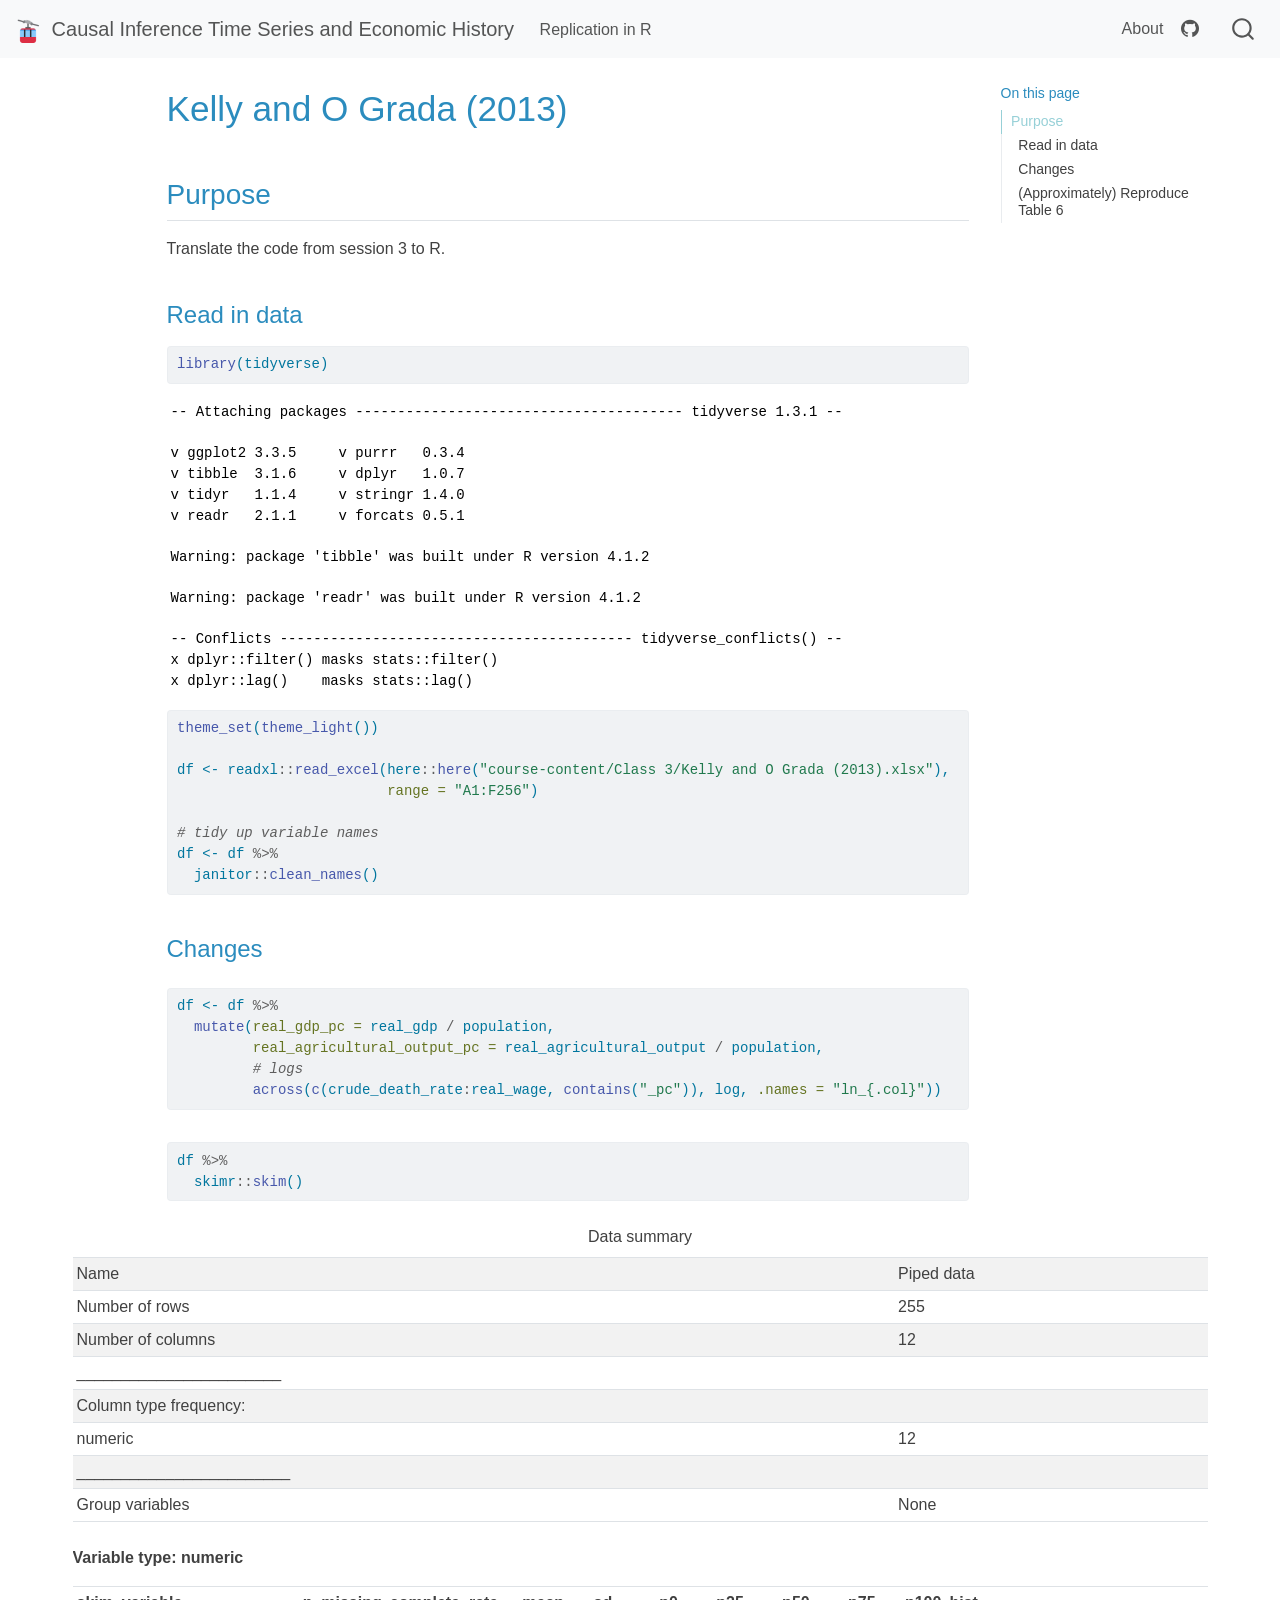
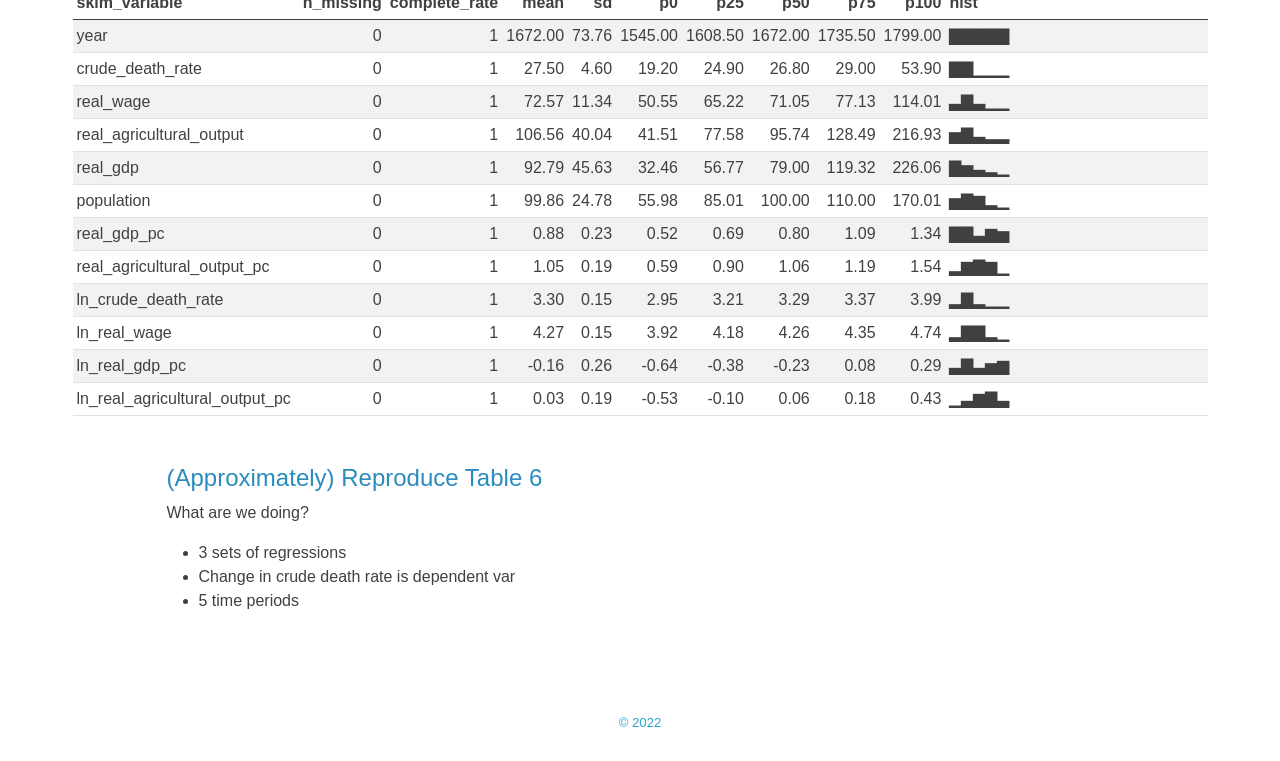
==== docs/replication-in-R/Kelly and O Grada (2013).html @ 352653df "working on BP tests" ====
<!DOCTYPE html>
<html xmlns="http://www.w3.org/1999/xhtml" lang="en" xml:lang="en"><head>

<meta charset="utf-8">
<meta name="generator" content="quarto-0.9.278">

<meta name="viewport" content="width=device-width, initial-scale=1.0, user-scalable=yes">


<title>Causal Inference Time Series and Economic History - Kelly and O Grada (2013)</title>
<style>
code{white-space: pre-wrap;}
span.smallcaps{font-variant: small-caps;}
span.underline{text-decoration: underline;}
div.column{display: inline-block; vertical-align: top; width: 50%;}
div.hanging-indent{margin-left: 1.5em; text-indent: -1.5em;}
ul.task-list{list-style: none;}
pre > code.sourceCode { white-space: pre; position: relative; }
pre > code.sourceCode > span { display: inline-block; line-height: 1.25; }
pre > code.sourceCode > span:empty { height: 1.2em; }
.sourceCode { overflow: visible; }
code.sourceCode > span { color: inherit; text-decoration: inherit; }
div.sourceCode { margin: 1em 0; }
pre.sourceCode { margin: 0; }
@media screen {
div.sourceCode { overflow: auto; }
}
@media print {
pre > code.sourceCode { white-space: pre-wrap; }
pre > code.sourceCode > span { text-indent: -5em; padding-left: 5em; }
}
pre.numberSource code
  { counter-reset: source-line 0; }
pre.numberSource code > span
  { position: relative; left: -4em; counter-increment: source-line; }
pre.numberSource code > span > a:first-child::before
  { content: counter(source-line);
    position: relative; left: -1em; text-align: right; vertical-align: baseline;
    border: none; display: inline-block;
    -webkit-touch-callout: none; -webkit-user-select: none;
    -khtml-user-select: none; -moz-user-select: none;
    -ms-user-select: none; user-select: none;
    padding: 0 4px; width: 4em;
    color: #aaaaaa;
  }
pre.numberSource { margin-left: 3em; border-left: 1px solid #aaaaaa;  padding-left: 4px; }
div.sourceCode
  {   }
@media screen {
pre > code.sourceCode > span > a:first-child::before { text-decoration: underline; }
}
code span.al { color: #ff0000; font-weight: bold; } /* Alert */
code span.an { color: #60a0b0; font-weight: bold; font-style: italic; } /* Annotation */
code span.at { color: #7d9029; } /* Attribute */
code span.bn { color: #40a070; } /* BaseN */
code span.bu { } /* BuiltIn */
code span.cf { color: #007020; font-weight: bold; } /* ControlFlow */
code span.ch { color: #4070a0; } /* Char */
code span.cn { color: #880000; } /* Constant */
code span.co { color: #60a0b0; font-style: italic; } /* Comment */
code span.cv { color: #60a0b0; font-weight: bold; font-style: italic; } /* CommentVar */
code span.do { color: #ba2121; font-style: italic; } /* Documentation */
code span.dt { color: #902000; } /* DataType */
code span.dv { color: #40a070; } /* DecVal */
code span.er { color: #ff0000; font-weight: bold; } /* Error */
code span.ex { } /* Extension */
code span.fl { color: #40a070; } /* Float */
code span.fu { color: #06287e; } /* Function */
code span.im { } /* Import */
code span.in { color: #60a0b0; font-weight: bold; font-style: italic; } /* Information */
code span.kw { color: #007020; font-weight: bold; } /* Keyword */
code span.op { color: #666666; } /* Operator */
code span.ot { color: #007020; } /* Other */
code span.pp { color: #bc7a00; } /* Preprocessor */
code span.sc { color: #4070a0; } /* SpecialChar */
code span.ss { color: #bb6688; } /* SpecialString */
code span.st { color: #4070a0; } /* String */
code span.va { color: #19177c; } /* Variable */
code span.vs { color: #4070a0; } /* VerbatimString */
code span.wa { color: #60a0b0; font-weight: bold; font-style: italic; } /* Warning */
</style>

<script src="../site_libs/quarto-nav/quarto-nav.js"></script>
<script src="../site_libs/quarto-nav/headroom.min.js"></script>
<script src="../site_libs/clipboard/clipboard.min.js"></script>
<meta name="quarto:offset" content="../">
<script src="../site_libs/quarto-search/autocomplete.umd.js"></script>
<script src="../site_libs/quarto-search/fuse.min.js"></script>
<script src="../site_libs/quarto-search/quarto-search.js"></script>
<script src="../site_libs/quarto-html/quarto.js"></script>
<script src="../site_libs/quarto-html/popper.min.js"></script>
<script src="../site_libs/quarto-html/tippy.umd.min.js"></script>
<script src="../site_libs/quarto-html/anchor.min.js"></script>
<link href="../site_libs/quarto-html/tippy.css" rel="stylesheet">
<link id="quarto-text-highlighting-styles" href="../site_libs/quarto-html/quarto-syntax-highlighting.css" rel="stylesheet">
<script src="../site_libs/bootstrap/bootstrap.min.js"></script>
<link href="../site_libs/bootstrap/bootstrap-icons.css" rel="stylesheet">
<link href="../site_libs/bootstrap/bootstrap.min.css" rel="stylesheet">
<script id="quarto-search-options" type="application/json">{
  "location": "navbar",
  "copy-button": false,
  "collapse-after": 3,
  "panel-placement": "end",
  "type": "overlay",
  "limit": 20,
  "language": {
    "search-no-results-text": "No results",
    "search-matching-documents-text": "matching documents",
    "search-copy-link-title": "Copy link to search",
    "search-hide-matches-text": "Hide additional matches",
    "search-more-match-text": "more match in this document",
    "search-more-matches-text": "more matches in this document",
    "search-clear-button-title": "Clear",
    "search-detached-cancel-button-title": "Cancel",
    "search-submit-button-title": "Submit"
  }
}</script>


</head>

<body class="nav-fixed">

<div id="quarto-search-results"></div>
  <header id="quarto-header" class="headroom fixed-top">
    <nav class="navbar navbar-expand-lg navbar-dark ">
      <div class="navbar-container container-fluid">
      <a class="navbar-brand" href="../index.html">
    <img src="../images/favicon.ico" alt="">
    <span class="navbar-title">Causal Inference Time Series and Economic History</span>
  </a>
          <button class="navbar-toggler" type="button" data-bs-toggle="collapse" data-bs-target="#navbarCollapse" aria-controls="navbarCollapse" aria-expanded="false" aria-label="Toggle navigation" onclick="if (window.quartoToggleHeadroom) { window.quartoToggleHeadroom(); }">
  <span class="navbar-toggler-icon"></span>
</button>
          <div class="collapse navbar-collapse" id="navbarCollapse">
            <ul class="navbar-nav navbar-nav-scroll me-auto">
  <li class="nav-item">
    <a class="nav-link" href="../index.html">Replication in R</a>
  </li>  
</ul>
            <ul class="navbar-nav navbar-nav-scroll ms-auto">
  <li class="nav-item">
    <a class="nav-link" href="../about.html">About</a>
  </li>  
  <li class="nav-item compact">
    <a class="nav-link" href="https://github.com/j-jayes/Causal-Inference-Time-Series-and-Economic-History"><i class="bi bi-github" role="img">
</i> 
 </a>
  </li>  
</ul>
              <div id="quarto-search" class="" title="Search"></div>
          </div> <!-- /navcollapse -->
      </div> <!-- /container-fluid -->
    </nav>
</header>
<!-- content -->
<div id="quarto-content" class="quarto-container page-columns page-rows-contents page-layout-article page-navbar">
<!-- sidebar -->
<!-- margin-sidebar -->
    <div id="quarto-margin-sidebar" class="sidebar margin-sidebar">
        <nav id="TOC" role="doc-toc">
    <h2 id="toc-title">On this page</h2>
   
  <ul>
  <li><a href="#purpose" id="toc-purpose" class="nav-link active" data-scroll-target="#purpose">Purpose</a>
  <ul class="collapse">
  <li><a href="#read-in-data" id="toc-read-in-data" class="nav-link" data-scroll-target="#read-in-data">Read in data</a></li>
  <li><a href="#changes" id="toc-changes" class="nav-link" data-scroll-target="#changes">Changes</a></li>
  <li><a href="#approximately-reproduce-table-6" id="toc-approximately-reproduce-table-6" class="nav-link" data-scroll-target="#approximately-reproduce-table-6">(Approximately) Reproduce Table 6</a></li>
  </ul></li>
  </ul>
</nav>
    </div>
<!-- main -->
<main class="content page-columns page-full" id="quarto-document-content">

<header id="title-block-header" class="quarto-title-block default">
<div class="quarto-title">
<h1 class="title">Kelly and O Grada (2013)</h1>
</div>





<div class="quarto-title-meta">

    
    
  </div>
  

</header>

<section id="purpose" class="level2 page-columns page-full">
<h2 class="anchored" data-anchor-id="purpose">Purpose</h2>
<p>Translate the code from session 3 to R.</p>
<section id="read-in-data" class="level3">
<h3 class="anchored" data-anchor-id="read-in-data">Read in data</h3>
<div class="cell">
<div class="sourceCode cell-code" id="cb1"><pre class="sourceCode r code-with-copy"><code class="sourceCode r"><span id="cb1-1"><a href="#cb1-1" aria-hidden="true" tabindex="-1"></a><span class="fu">library</span>(tidyverse)</span></code><button title="Copy to Clipboard" class="code-copy-button"><i class="bi"></i></button></pre></div>
<div class="cell-output cell-output-stderr">
<pre><code>-- Attaching packages --------------------------------------- tidyverse 1.3.1 --</code></pre>
</div>
<div class="cell-output cell-output-stderr">
<pre><code>v ggplot2 3.3.5     v purrr   0.3.4
v tibble  3.1.6     v dplyr   1.0.7
v tidyr   1.1.4     v stringr 1.4.0
v readr   2.1.1     v forcats 0.5.1</code></pre>
</div>
<div class="cell-output cell-output-stderr">
<pre><code>Warning: package 'tibble' was built under R version 4.1.2</code></pre>
</div>
<div class="cell-output cell-output-stderr">
<pre><code>Warning: package 'readr' was built under R version 4.1.2</code></pre>
</div>
<div class="cell-output cell-output-stderr">
<pre><code>-- Conflicts ------------------------------------------ tidyverse_conflicts() --
x dplyr::filter() masks stats::filter()
x dplyr::lag()    masks stats::lag()</code></pre>
</div>
<div class="sourceCode cell-code" id="cb7"><pre class="sourceCode r code-with-copy"><code class="sourceCode r"><span id="cb7-1"><a href="#cb7-1" aria-hidden="true" tabindex="-1"></a><span class="fu">theme_set</span>(<span class="fu">theme_light</span>())</span>
<span id="cb7-2"><a href="#cb7-2" aria-hidden="true" tabindex="-1"></a></span>
<span id="cb7-3"><a href="#cb7-3" aria-hidden="true" tabindex="-1"></a>df <span class="ot">&lt;-</span> readxl<span class="sc">::</span><span class="fu">read_excel</span>(here<span class="sc">::</span><span class="fu">here</span>(<span class="st">"course-content/Class 3/Kelly and O Grada (2013).xlsx"</span>),</span>
<span id="cb7-4"><a href="#cb7-4" aria-hidden="true" tabindex="-1"></a>                         <span class="at">range =</span> <span class="st">"A1:F256"</span>)</span>
<span id="cb7-5"><a href="#cb7-5" aria-hidden="true" tabindex="-1"></a></span>
<span id="cb7-6"><a href="#cb7-6" aria-hidden="true" tabindex="-1"></a><span class="co"># tidy up variable names</span></span>
<span id="cb7-7"><a href="#cb7-7" aria-hidden="true" tabindex="-1"></a>df <span class="ot">&lt;-</span> df <span class="sc">%&gt;%</span> </span>
<span id="cb7-8"><a href="#cb7-8" aria-hidden="true" tabindex="-1"></a>  janitor<span class="sc">::</span><span class="fu">clean_names</span>()</span></code><button title="Copy to Clipboard" class="code-copy-button"><i class="bi"></i></button></pre></div>
</div>
</section>
<section id="changes" class="level3 page-columns page-full">
<h3 class="anchored" data-anchor-id="changes">Changes</h3>
<div class="cell">
<div class="sourceCode cell-code" id="cb8"><pre class="sourceCode r code-with-copy"><code class="sourceCode r"><span id="cb8-1"><a href="#cb8-1" aria-hidden="true" tabindex="-1"></a>df <span class="ot">&lt;-</span> df <span class="sc">%&gt;%</span> </span>
<span id="cb8-2"><a href="#cb8-2" aria-hidden="true" tabindex="-1"></a>  <span class="fu">mutate</span>(<span class="at">real_gdp_pc =</span> real_gdp <span class="sc">/</span> population,</span>
<span id="cb8-3"><a href="#cb8-3" aria-hidden="true" tabindex="-1"></a>         <span class="at">real_agricultural_output_pc =</span> real_agricultural_output <span class="sc">/</span> population,</span>
<span id="cb8-4"><a href="#cb8-4" aria-hidden="true" tabindex="-1"></a>         <span class="co"># logs</span></span>
<span id="cb8-5"><a href="#cb8-5" aria-hidden="true" tabindex="-1"></a>         <span class="fu">across</span>(<span class="fu">c</span>(crude_death_rate<span class="sc">:</span>real_wage, <span class="fu">contains</span>(<span class="st">"_pc"</span>)), log, <span class="at">.names =</span> <span class="st">"ln_{.col}"</span>))</span></code><button title="Copy to Clipboard" class="code-copy-button"><i class="bi"></i></button></pre></div>
</div>
<div class="cell page-columns page-full">
<div class="sourceCode cell-code" id="cb9"><pre class="sourceCode r code-with-copy"><code class="sourceCode r"><span id="cb9-1"><a href="#cb9-1" aria-hidden="true" tabindex="-1"></a>df <span class="sc">%&gt;%</span> </span>
<span id="cb9-2"><a href="#cb9-2" aria-hidden="true" tabindex="-1"></a>  skimr<span class="sc">::</span><span class="fu">skim</span>()</span></code><button title="Copy to Clipboard" class="code-copy-button"><i class="bi"></i></button></pre></div>
<div class="cell-output-display column-page">
<table class="table table-sm table-striped">
<caption>Data summary</caption>
<tbody>
<tr class="odd">
<td style="text-align: left;">Name</td>
<td style="text-align: left;">Piped data</td>
</tr>
<tr class="even">
<td style="text-align: left;">Number of rows</td>
<td style="text-align: left;">255</td>
</tr>
<tr class="odd">
<td style="text-align: left;">Number of columns</td>
<td style="text-align: left;">12</td>
</tr>
<tr class="even">
<td style="text-align: left;">_______________________</td>
<td style="text-align: left;"></td>
</tr>
<tr class="odd">
<td style="text-align: left;">Column type frequency:</td>
<td style="text-align: left;"></td>
</tr>
<tr class="even">
<td style="text-align: left;">numeric</td>
<td style="text-align: left;">12</td>
</tr>
<tr class="odd">
<td style="text-align: left;">________________________</td>
<td style="text-align: left;"></td>
</tr>
<tr class="even">
<td style="text-align: left;">Group variables</td>
<td style="text-align: left;">None</td>
</tr>
</tbody>
</table>
<p><strong>Variable type: numeric</strong></p>
<table class="table table-sm table-striped">
<colgroup>
<col style="width: 20%">
<col style="width: 6%">
<col style="width: 9%">
<col style="width: 5%">
<col style="width: 4%">
<col style="width: 5%">
<col style="width: 5%">
<col style="width: 5%">
<col style="width: 5%">
<col style="width: 5%">
<col style="width: 27%">
</colgroup>
<thead>
<tr class="header">
<th style="text-align: left;">skim_variable</th>
<th style="text-align: right;">n_missing</th>
<th style="text-align: right;">complete_rate</th>
<th style="text-align: right;">mean</th>
<th style="text-align: right;">sd</th>
<th style="text-align: right;">p0</th>
<th style="text-align: right;">p25</th>
<th style="text-align: right;">p50</th>
<th style="text-align: right;">p75</th>
<th style="text-align: right;">p100</th>
<th style="text-align: left;">hist</th>
</tr>
</thead>
<tbody>
<tr class="odd">
<td style="text-align: left;">year</td>
<td style="text-align: right;">0</td>
<td style="text-align: right;">1</td>
<td style="text-align: right;">1672.00</td>
<td style="text-align: right;">73.76</td>
<td style="text-align: right;">1545.00</td>
<td style="text-align: right;">1608.50</td>
<td style="text-align: right;">1672.00</td>
<td style="text-align: right;">1735.50</td>
<td style="text-align: right;">1799.00</td>
<td style="text-align: left;">▇▇▇▇▇</td>
</tr>
<tr class="even">
<td style="text-align: left;">crude_death_rate</td>
<td style="text-align: right;">0</td>
<td style="text-align: right;">1</td>
<td style="text-align: right;">27.50</td>
<td style="text-align: right;">4.60</td>
<td style="text-align: right;">19.20</td>
<td style="text-align: right;">24.90</td>
<td style="text-align: right;">26.80</td>
<td style="text-align: right;">29.00</td>
<td style="text-align: right;">53.90</td>
<td style="text-align: left;">▇▇▁▁▁</td>
</tr>
<tr class="odd">
<td style="text-align: left;">real_wage</td>
<td style="text-align: right;">0</td>
<td style="text-align: right;">1</td>
<td style="text-align: right;">72.57</td>
<td style="text-align: right;">11.34</td>
<td style="text-align: right;">50.55</td>
<td style="text-align: right;">65.22</td>
<td style="text-align: right;">71.05</td>
<td style="text-align: right;">77.13</td>
<td style="text-align: right;">114.01</td>
<td style="text-align: left;">▃▇▃▁▁</td>
</tr>
<tr class="even">
<td style="text-align: left;">real_agricultural_output</td>
<td style="text-align: right;">0</td>
<td style="text-align: right;">1</td>
<td style="text-align: right;">106.56</td>
<td style="text-align: right;">40.04</td>
<td style="text-align: right;">41.51</td>
<td style="text-align: right;">77.58</td>
<td style="text-align: right;">95.74</td>
<td style="text-align: right;">128.49</td>
<td style="text-align: right;">216.93</td>
<td style="text-align: left;">▅▇▃▂▂</td>
</tr>
<tr class="odd">
<td style="text-align: left;">real_gdp</td>
<td style="text-align: right;">0</td>
<td style="text-align: right;">1</td>
<td style="text-align: right;">92.79</td>
<td style="text-align: right;">45.63</td>
<td style="text-align: right;">32.46</td>
<td style="text-align: right;">56.77</td>
<td style="text-align: right;">79.00</td>
<td style="text-align: right;">119.32</td>
<td style="text-align: right;">226.06</td>
<td style="text-align: left;">▇▅▃▂▁</td>
</tr>
<tr class="even">
<td style="text-align: left;">population</td>
<td style="text-align: right;">0</td>
<td style="text-align: right;">1</td>
<td style="text-align: right;">99.86</td>
<td style="text-align: right;">24.78</td>
<td style="text-align: right;">55.98</td>
<td style="text-align: right;">85.01</td>
<td style="text-align: right;">100.00</td>
<td style="text-align: right;">110.00</td>
<td style="text-align: right;">170.01</td>
<td style="text-align: left;">▅▇▆▂▁</td>
</tr>
<tr class="odd">
<td style="text-align: left;">real_gdp_pc</td>
<td style="text-align: right;">0</td>
<td style="text-align: right;">1</td>
<td style="text-align: right;">0.88</td>
<td style="text-align: right;">0.23</td>
<td style="text-align: right;">0.52</td>
<td style="text-align: right;">0.69</td>
<td style="text-align: right;">0.80</td>
<td style="text-align: right;">1.09</td>
<td style="text-align: right;">1.34</td>
<td style="text-align: left;">▇▇▃▆▅</td>
</tr>
<tr class="even">
<td style="text-align: left;">real_agricultural_output_pc</td>
<td style="text-align: right;">0</td>
<td style="text-align: right;">1</td>
<td style="text-align: right;">1.05</td>
<td style="text-align: right;">0.19</td>
<td style="text-align: right;">0.59</td>
<td style="text-align: right;">0.90</td>
<td style="text-align: right;">1.06</td>
<td style="text-align: right;">1.19</td>
<td style="text-align: right;">1.54</td>
<td style="text-align: left;">▂▆▇▆▁</td>
</tr>
<tr class="odd">
<td style="text-align: left;">ln_crude_death_rate</td>
<td style="text-align: right;">0</td>
<td style="text-align: right;">1</td>
<td style="text-align: right;">3.30</td>
<td style="text-align: right;">0.15</td>
<td style="text-align: right;">2.95</td>
<td style="text-align: right;">3.21</td>
<td style="text-align: right;">3.29</td>
<td style="text-align: right;">3.37</td>
<td style="text-align: right;">3.99</td>
<td style="text-align: left;">▂▇▂▁▁</td>
</tr>
<tr class="even">
<td style="text-align: left;">ln_real_wage</td>
<td style="text-align: right;">0</td>
<td style="text-align: right;">1</td>
<td style="text-align: right;">4.27</td>
<td style="text-align: right;">0.15</td>
<td style="text-align: right;">3.92</td>
<td style="text-align: right;">4.18</td>
<td style="text-align: right;">4.26</td>
<td style="text-align: right;">4.35</td>
<td style="text-align: right;">4.74</td>
<td style="text-align: left;">▂▇▇▂▁</td>
</tr>
<tr class="odd">
<td style="text-align: left;">ln_real_gdp_pc</td>
<td style="text-align: right;">0</td>
<td style="text-align: right;">1</td>
<td style="text-align: right;">-0.16</td>
<td style="text-align: right;">0.26</td>
<td style="text-align: right;">-0.64</td>
<td style="text-align: right;">-0.38</td>
<td style="text-align: right;">-0.23</td>
<td style="text-align: right;">0.08</td>
<td style="text-align: right;">0.29</td>
<td style="text-align: left;">▃▇▃▅▆</td>
</tr>
<tr class="even">
<td style="text-align: left;">ln_real_agricultural_output_pc</td>
<td style="text-align: right;">0</td>
<td style="text-align: right;">1</td>
<td style="text-align: right;">0.03</td>
<td style="text-align: right;">0.19</td>
<td style="text-align: right;">-0.53</td>
<td style="text-align: right;">-0.10</td>
<td style="text-align: right;">0.06</td>
<td style="text-align: right;">0.18</td>
<td style="text-align: right;">0.43</td>
<td style="text-align: left;">▁▃▆▇▃</td>
</tr>
</tbody>
</table>
</div>
</div>
</section>
<section id="approximately-reproduce-table-6" class="level3">
<h3 class="anchored" data-anchor-id="approximately-reproduce-table-6">(Approximately) Reproduce Table 6</h3>
<p>What are we doing?</p>
<ul>
<li>3 sets of regressions</li>
<li>Change in crude death rate is dependent var</li>
<li>5 time periods</li>
</ul>
<div class="cell">

</div>


</section>
</section>

</main> <!-- /main -->
<script type="application/javascript">
window.document.addEventListener("DOMContentLoaded", function (event) {
  const icon = "";
  const anchorJS = new window.AnchorJS();
  anchorJS.options = {
    placement: 'right',
    icon: icon
  };
  anchorJS.add('.anchored');
  const clipboard = new window.ClipboardJS('.code-copy-button', {
    target: function(trigger) {
      return trigger.previousElementSibling;
    }
  });
  clipboard.on('success', function(e) {
    // button target
    const button = e.trigger;
    // don't keep focus
    button.blur();
    // flash "checked"
    button.classList.add('code-copy-button-checked');
    setTimeout(function() {
      button.classList.remove('code-copy-button-checked');
    }, 1000);
    // clear code selection
    e.clearSelection();
  });
  function tippyHover(el, contentFn) {
    const config = {
      allowHTML: true,
      content: contentFn,
      maxWidth: 500,
      delay: 100,
      arrow: false,
      appendTo: function(el) {
          return el.parentElement;
      },
      interactive: true,
      interactiveBorder: 10,
      theme: 'quarto',
      placement: 'bottom-start'
    };
    window.tippy(el, config); 
  }
  const noterefs = window.document.querySelectorAll('a[role="doc-noteref"]');
  for (var i=0; i<noterefs.length; i++) {
    const ref = noterefs[i];
    tippyHover(ref, function() {
      let href = ref.getAttribute('href');
      try { href = new URL(href).hash; } catch {}
      const id = href.replace(/^#\/?/, "");
      const note = window.document.getElementById(id);
      return note.innerHTML;
    });
  }
  var bibliorefs = window.document.querySelectorAll('a[role="doc-biblioref"]');
  for (var i=0; i<bibliorefs.length; i++) {
    const ref = bibliorefs[i];
    const cites = ref.parentNode.getAttribute('data-cites').split(' ');
    tippyHover(ref, function() {
      var popup = window.document.createElement('div');
      cites.forEach(function(cite) {
        var citeDiv = window.document.createElement('div');
        citeDiv.classList.add('hanging-indent');
        citeDiv.classList.add('csl-entry');
        var biblioDiv = window.document.getElementById('ref-' + cite);
        if (biblioDiv) {
          citeDiv.innerHTML = biblioDiv.innerHTML;
        }
        popup.appendChild(citeDiv);
      });
      return popup.innerHTML;
    });
  }
});
</script>
</div> <!-- /content -->
<footer class="footer">
  <div class="nav-footer">
      <div class="nav-footer-center">© 2022</div>
  </div>
</footer>



</body></html>
---- docs/site_libs/quarto-html/tippy.css ----
.tippy-box[data-animation=fade][data-state=hidden]{opacity:0}[data-tippy-root]{max-width:calc(100vw - 10px)}.tippy-box{position:relative;background-color:#333;color:#fff;border-radius:4px;font-size:14px;line-height:1.4;white-space:normal;outline:0;transition-property:transform,visibility,opacity}.tippy-box[data-placement^=top]>.tippy-arrow{bottom:0}.tippy-box[data-placement^=top]>.tippy-arrow:before{bottom:-7px;left:0;border-width:8px 8px 0;border-top-color:initial;transform-origin:center top}.tippy-box[data-placement^=bottom]>.tippy-arrow{top:0}.tippy-box[data-placement^=bottom]>.tippy-arrow:before{top:-7px;left:0;border-width:0 8px 8px;border-bottom-color:initial;transform-origin:center bottom}.tippy-box[data-placement^=left]>.tippy-arrow{right:0}.tippy-box[data-placement^=left]>.tippy-arrow:before{border-width:8px 0 8px 8px;border-left-color:initial;right:-7px;transform-origin:center left}.tippy-box[data-placement^=right]>.tippy-arrow{left:0}.tippy-box[data-placement^=right]>.tippy-arrow:before{left:-7px;border-width:8px 8px 8px 0;border-right-color:initial;transform-origin:center right}.tippy-box[data-inertia][data-state=visible]{transition-timing-function:cubic-bezier(.54,1.5,.38,1.11)}.tippy-arrow{width:16px;height:16px;color:#333}.tippy-arrow:before{content:"";position:absolute;border-color:transparent;border-style:solid}.tippy-content{position:relative;padding:5px 9px;z-index:1}
---- docs/site_libs/quarto-html/quarto-syntax-highlighting.css ----
/* quarto syntax highlight colors */
:root {
  --quarto-hl-ot-color: #00769E;
  --quarto-hl-at-color: #657422;
  --quarto-hl-ss-color: #20794D;
  --quarto-hl-an-color: #5E5E5E;
  --quarto-hl-fu-color: #4758AB;
  --quarto-hl-st-color: #20794D;
  --quarto-hl-cf-color: #00769E;
  --quarto-hl-op-color: #5E5E5E;
  --quarto-hl-er-color: #AD0000;
  --quarto-hl-bn-color: #AD0000;
  --quarto-hl-al-color: #AD0000;
  --quarto-hl-va-color: #111111;
  --quarto-hl-bu-color: inherit;
  --quarto-hl-ex-color: inherit;
  --quarto-hl-pp-color: #AD0000;
  --quarto-hl-in-color: #5E5E5E;
  --quarto-hl-vs-color: #20794D;
  --quarto-hl-wa-color: #5E5E5E;
  --quarto-hl-do-color: #5E5E5E;
  --quarto-hl-im-color: inherit;
  --quarto-hl-ch-color: #20794D;
  --quarto-hl-dt-color: #AD0000;
  --quarto-hl-fl-color: #AD0000;
  --quarto-hl-co-color: #5E5E5E;
  --quarto-hl-cv-color: #5E5E5E;
  --quarto-hl-cn-color: #8f5902;
  --quarto-hl-sc-color: #5E5E5E;
  --quarto-hl-dv-color: #AD0000;
  --quarto-hl-kw-color: #00769E;
}

/* other quarto variables */
:root {
  --quarto-font-monospace: "IBM Plex Mono", monospace;
}

code span {
  color: #00769E;
}

code.sourceCode > span {
  color: #00769E;
}

div.sourceCode,
div.sourceCode pre.sourceCode {
  color: #00769E;
}

code span.ot {
  color: #00769E;
}

code span.at {
  color: #657422;
}

code span.ss {
  color: #20794D;
}

code span.an {
  color: #5E5E5E;
}

code span.fu {
  color: #4758AB;
}

code span.st {
  color: #20794D;
}

code span.cf {
  color: #00769E;
}

code span.op {
  color: #5E5E5E;
}

code span.er {
  color: #AD0000;
}

code span.bn {
  color: #AD0000;
}

code span.al {
  color: #AD0000;
}

code span.va {
  color: #111111;
}

code span.pp {
  color: #AD0000;
}

code span.in {
  color: #5E5E5E;
}

code span.vs {
  color: #20794D;
}

code span.wa {
  color: #5E5E5E;
  font-style: italic;
}

code span.do {
  color: #5E5E5E;
  font-style: italic;
}

code span.ch {
  color: #20794D;
}

code span.dt {
  color: #AD0000;
}

code span.fl {
  color: #AD0000;
}

code span.co {
  color: #5E5E5E;
}

code span.cv {
  color: #5E5E5E;
  font-style: italic;
}

code span.cn {
  color: #8f5902;
}

code span.sc {
  color: #5E5E5E;
}

code span.dv {
  color: #AD0000;
}

code span.kw {
  color: #00769E;
}

.prevent-inlining {
  content: "</";
}

/*# sourceMappingURL=debc5d5d77c3f9108843748ff7464032.css.map */
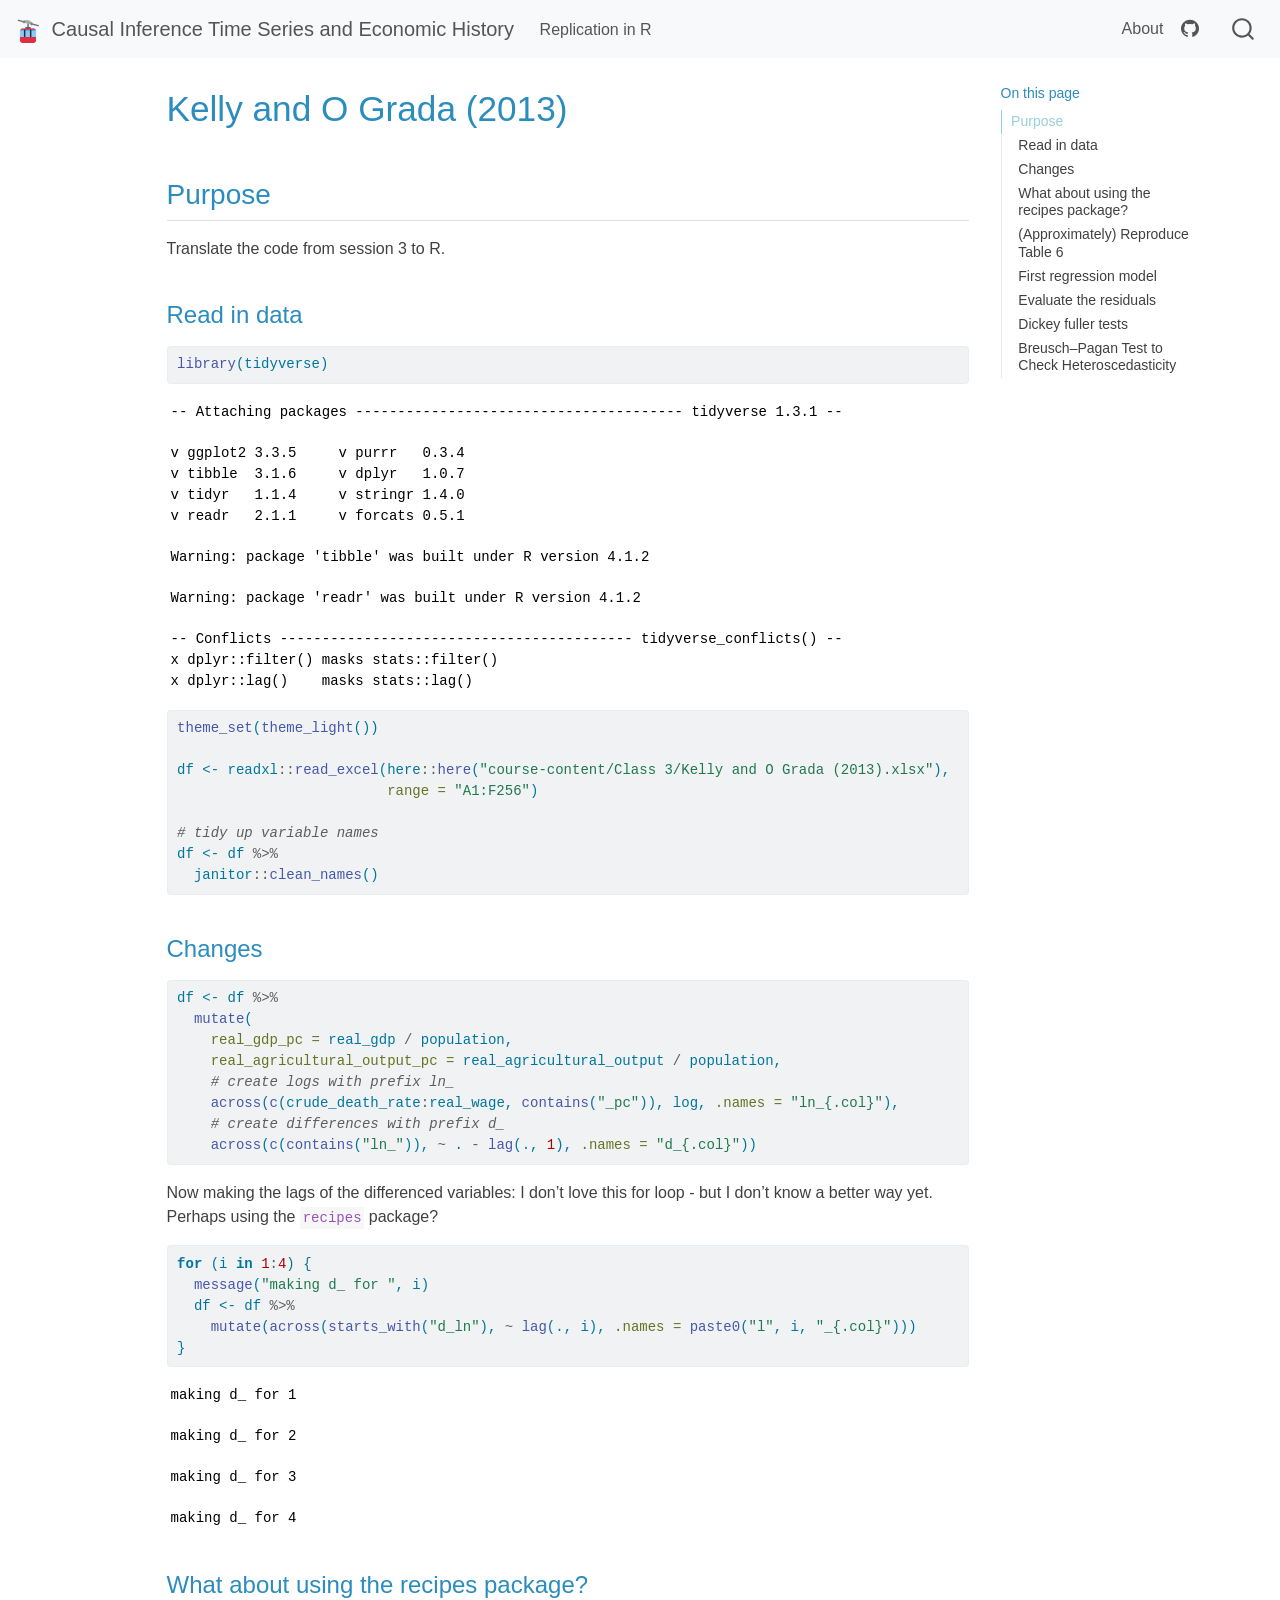
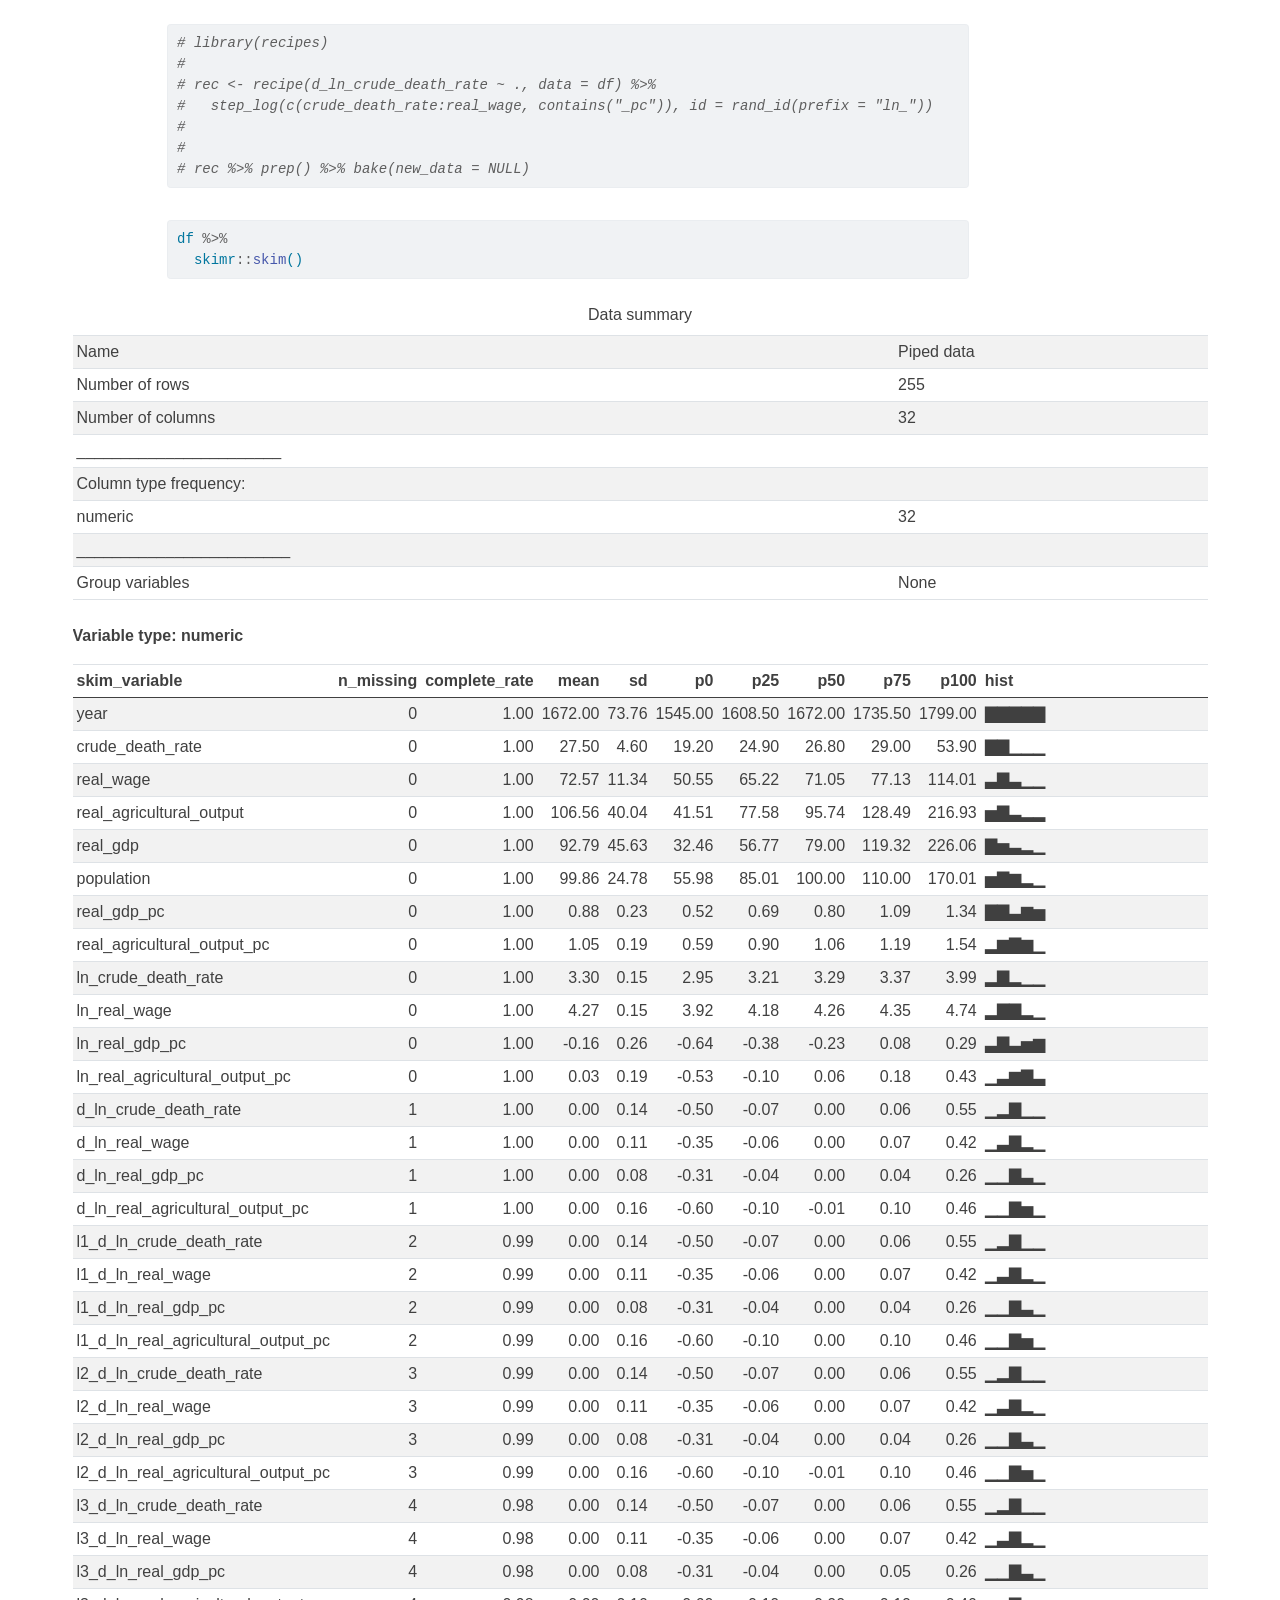
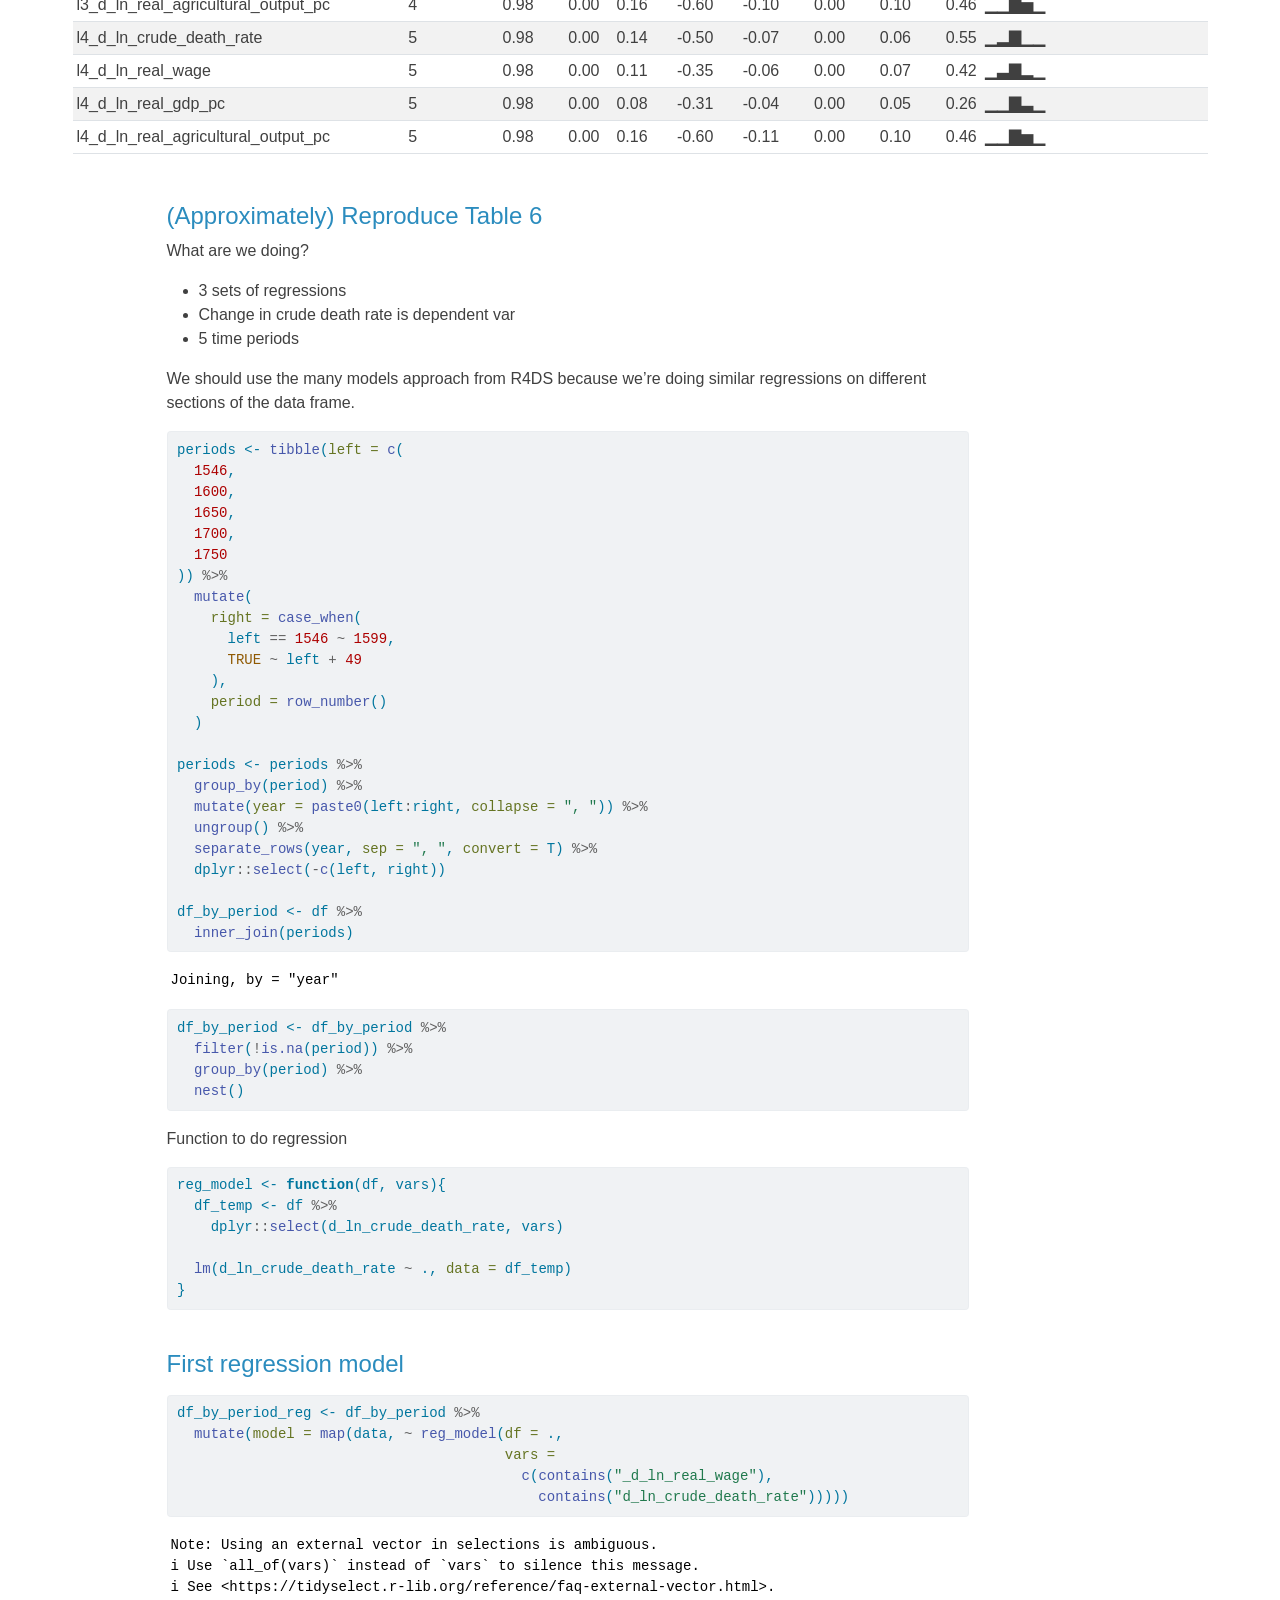
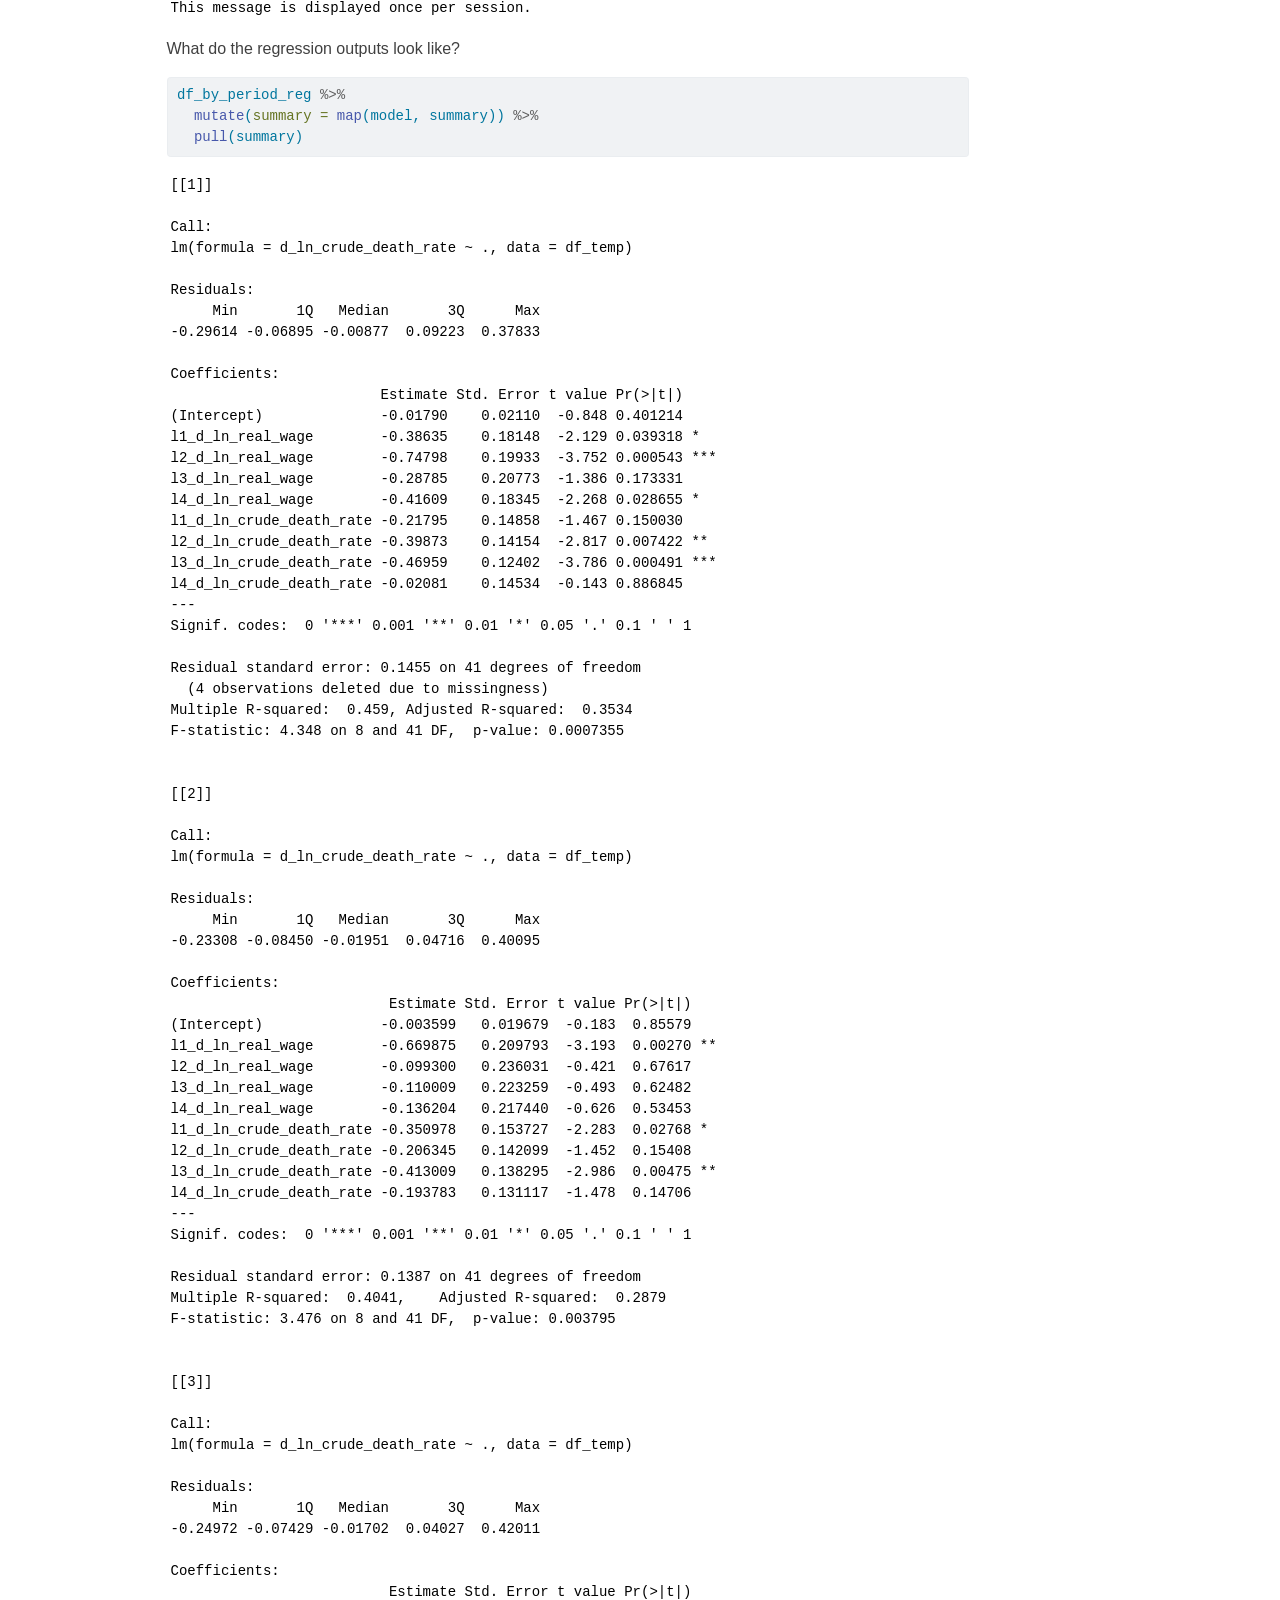
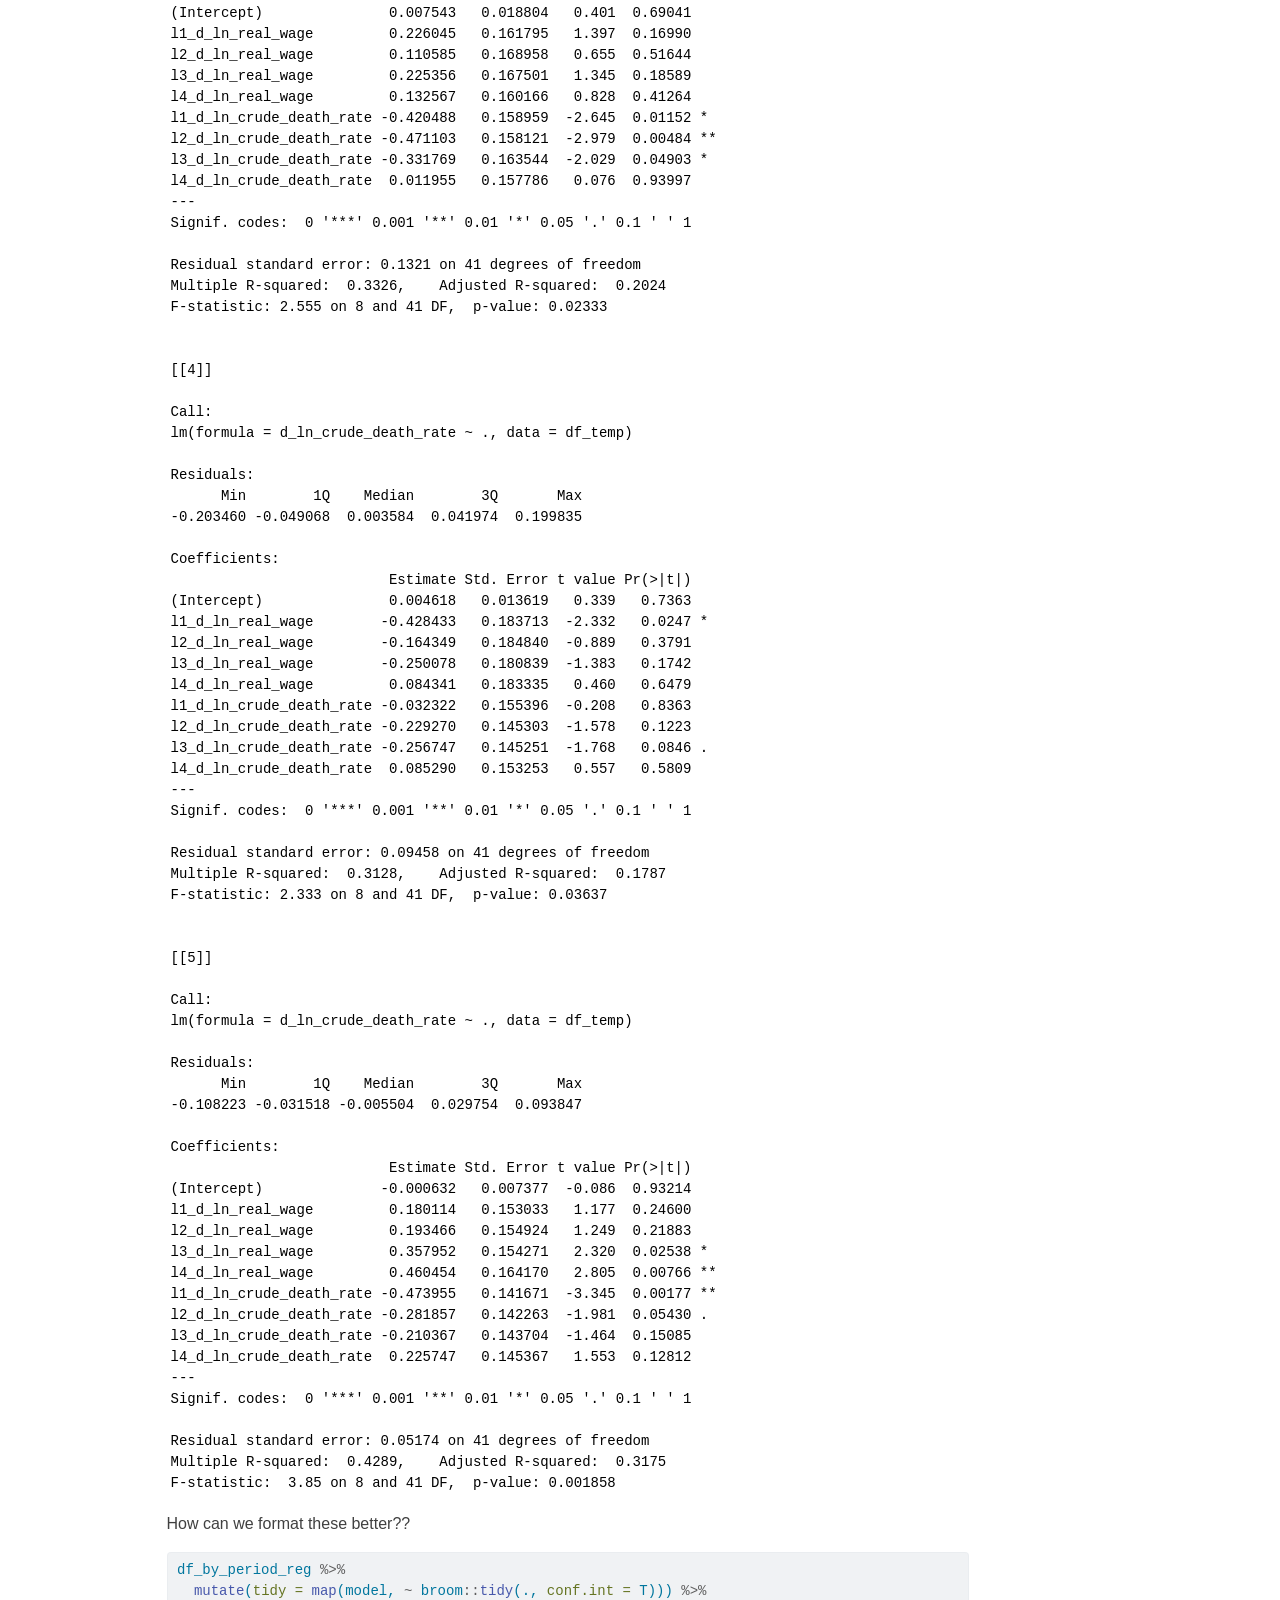
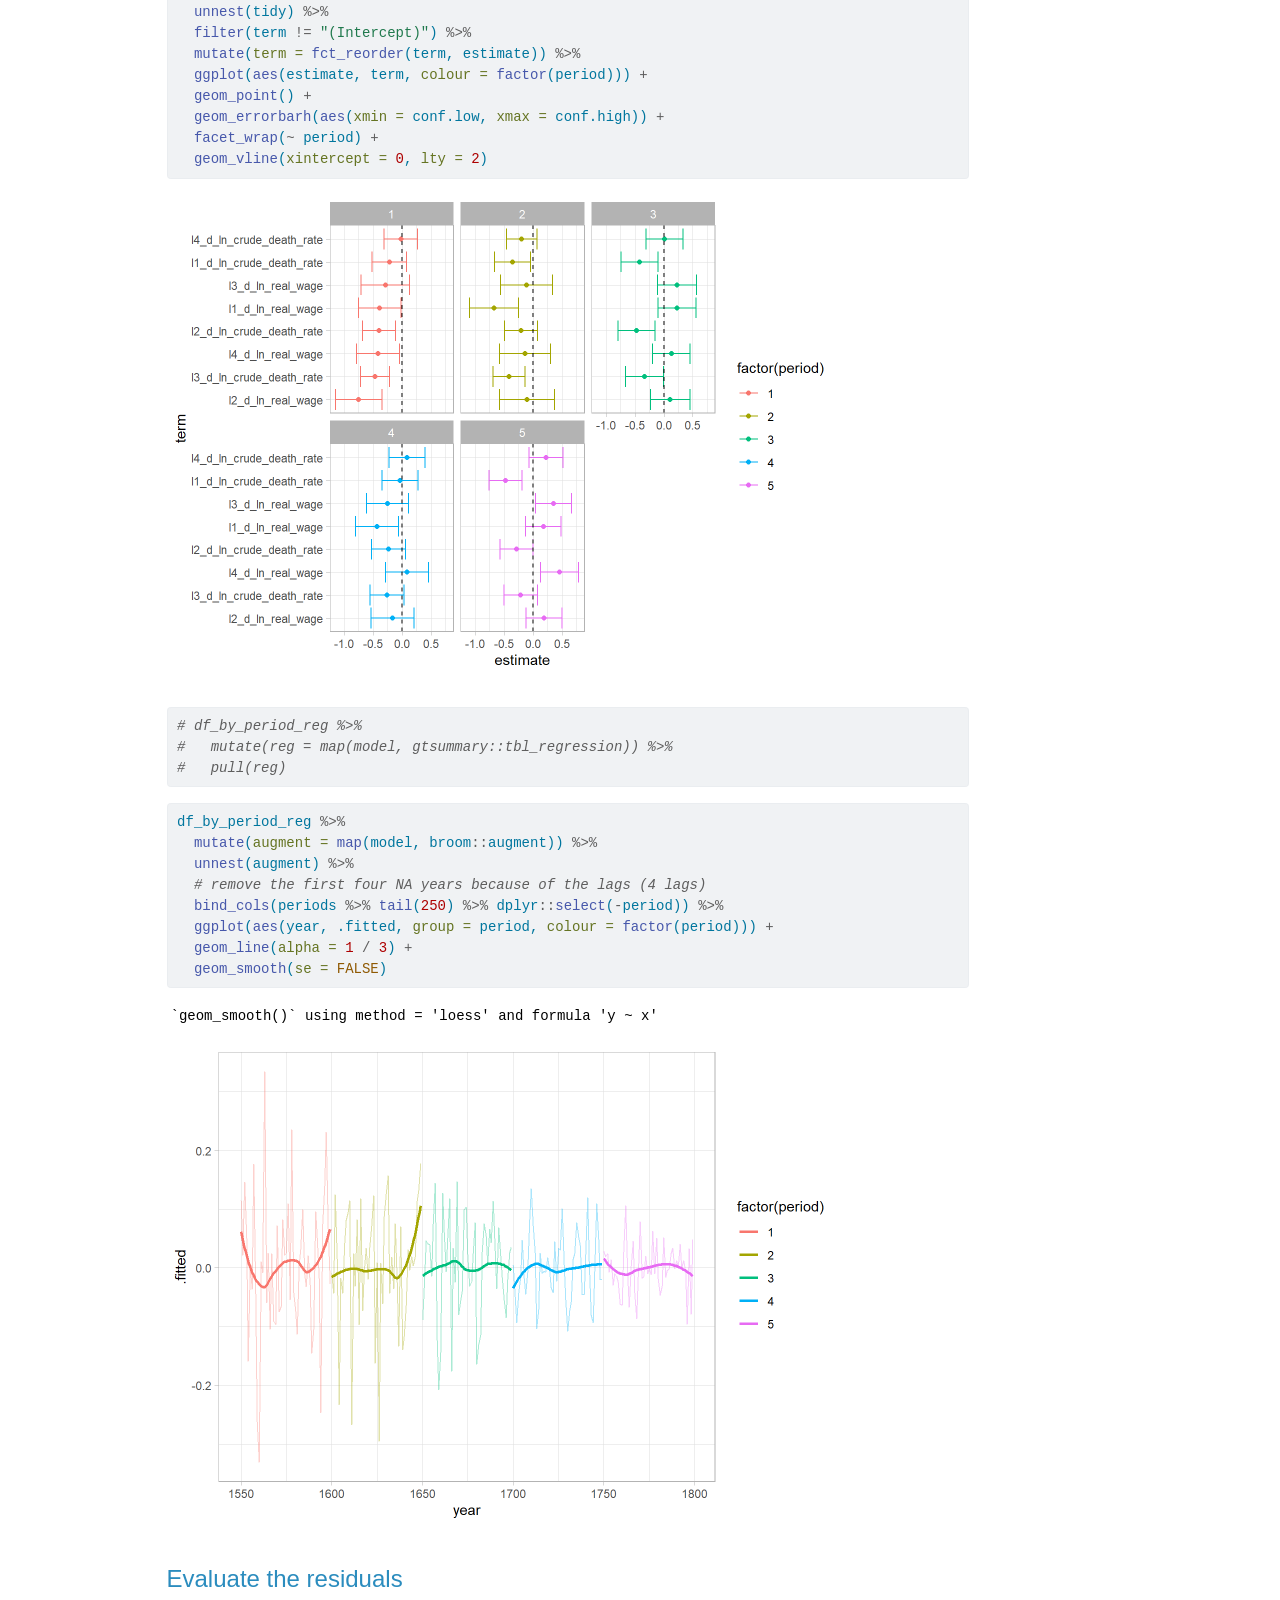
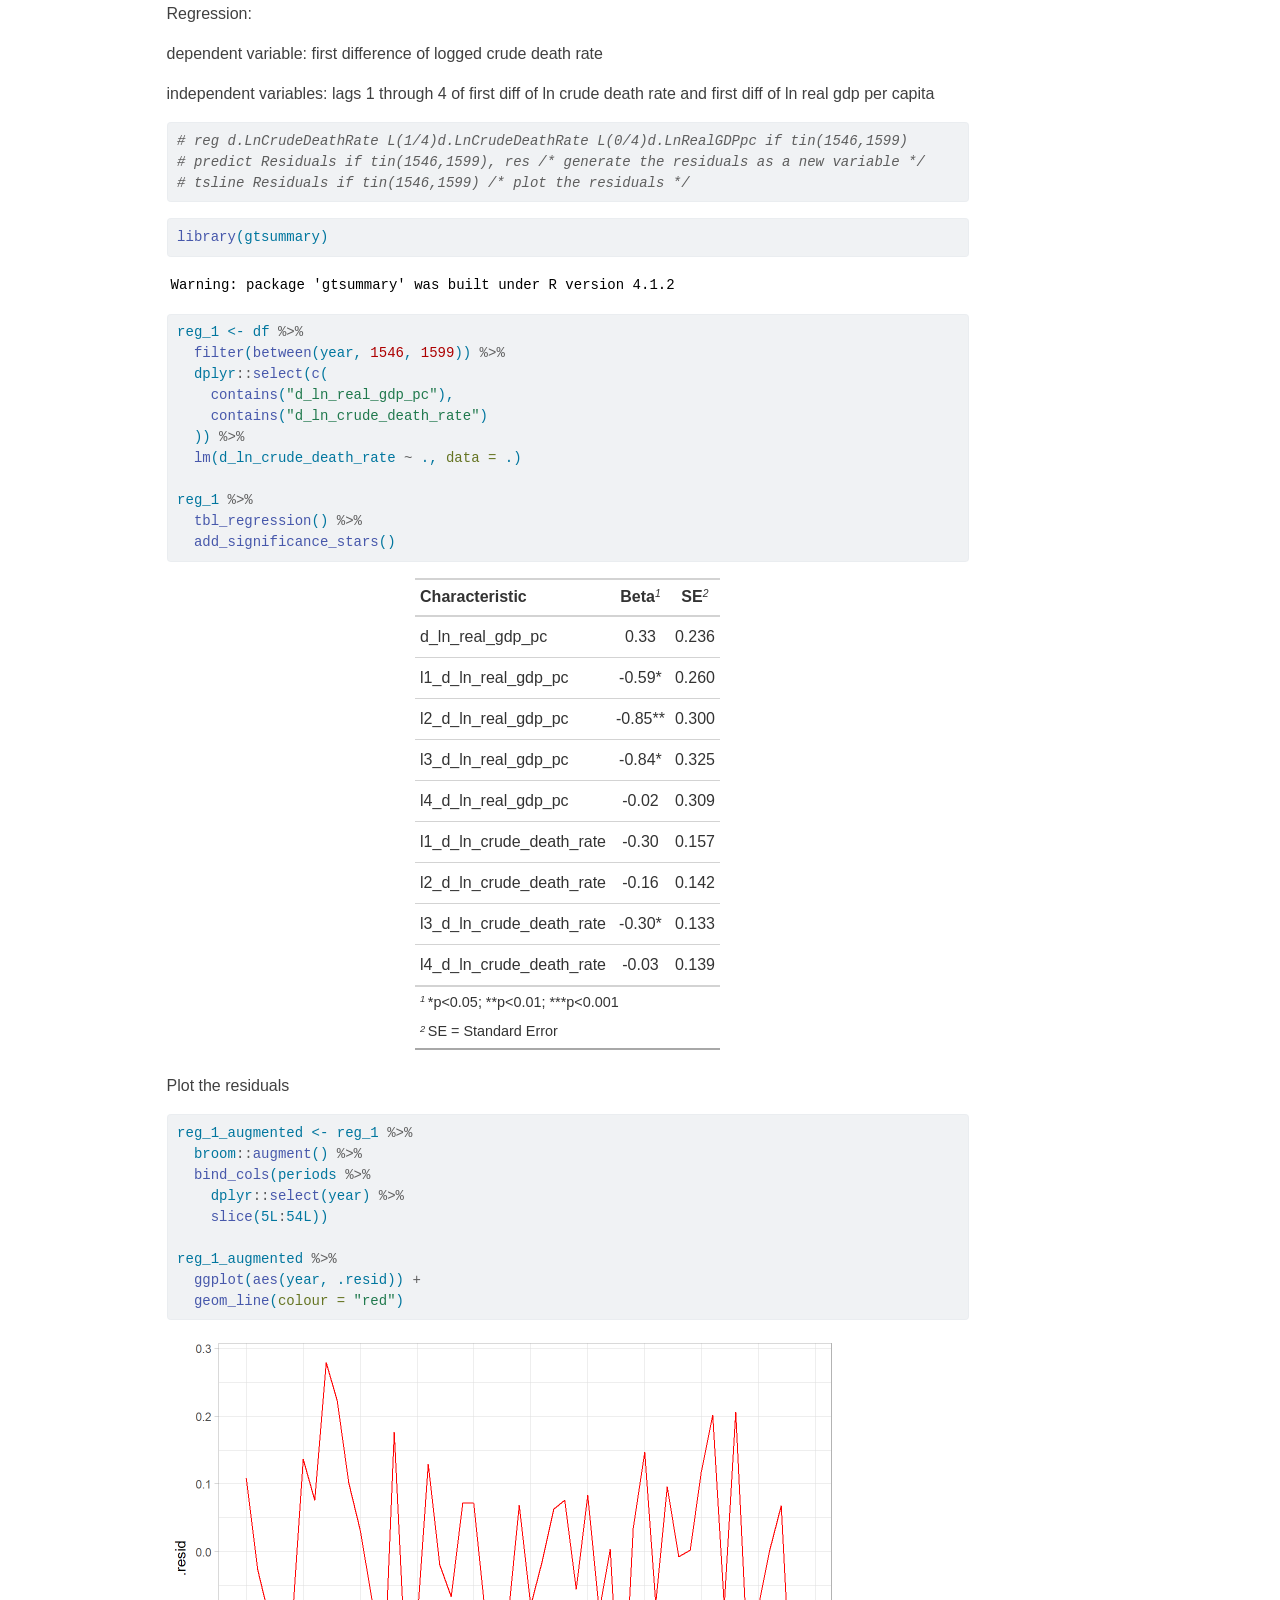
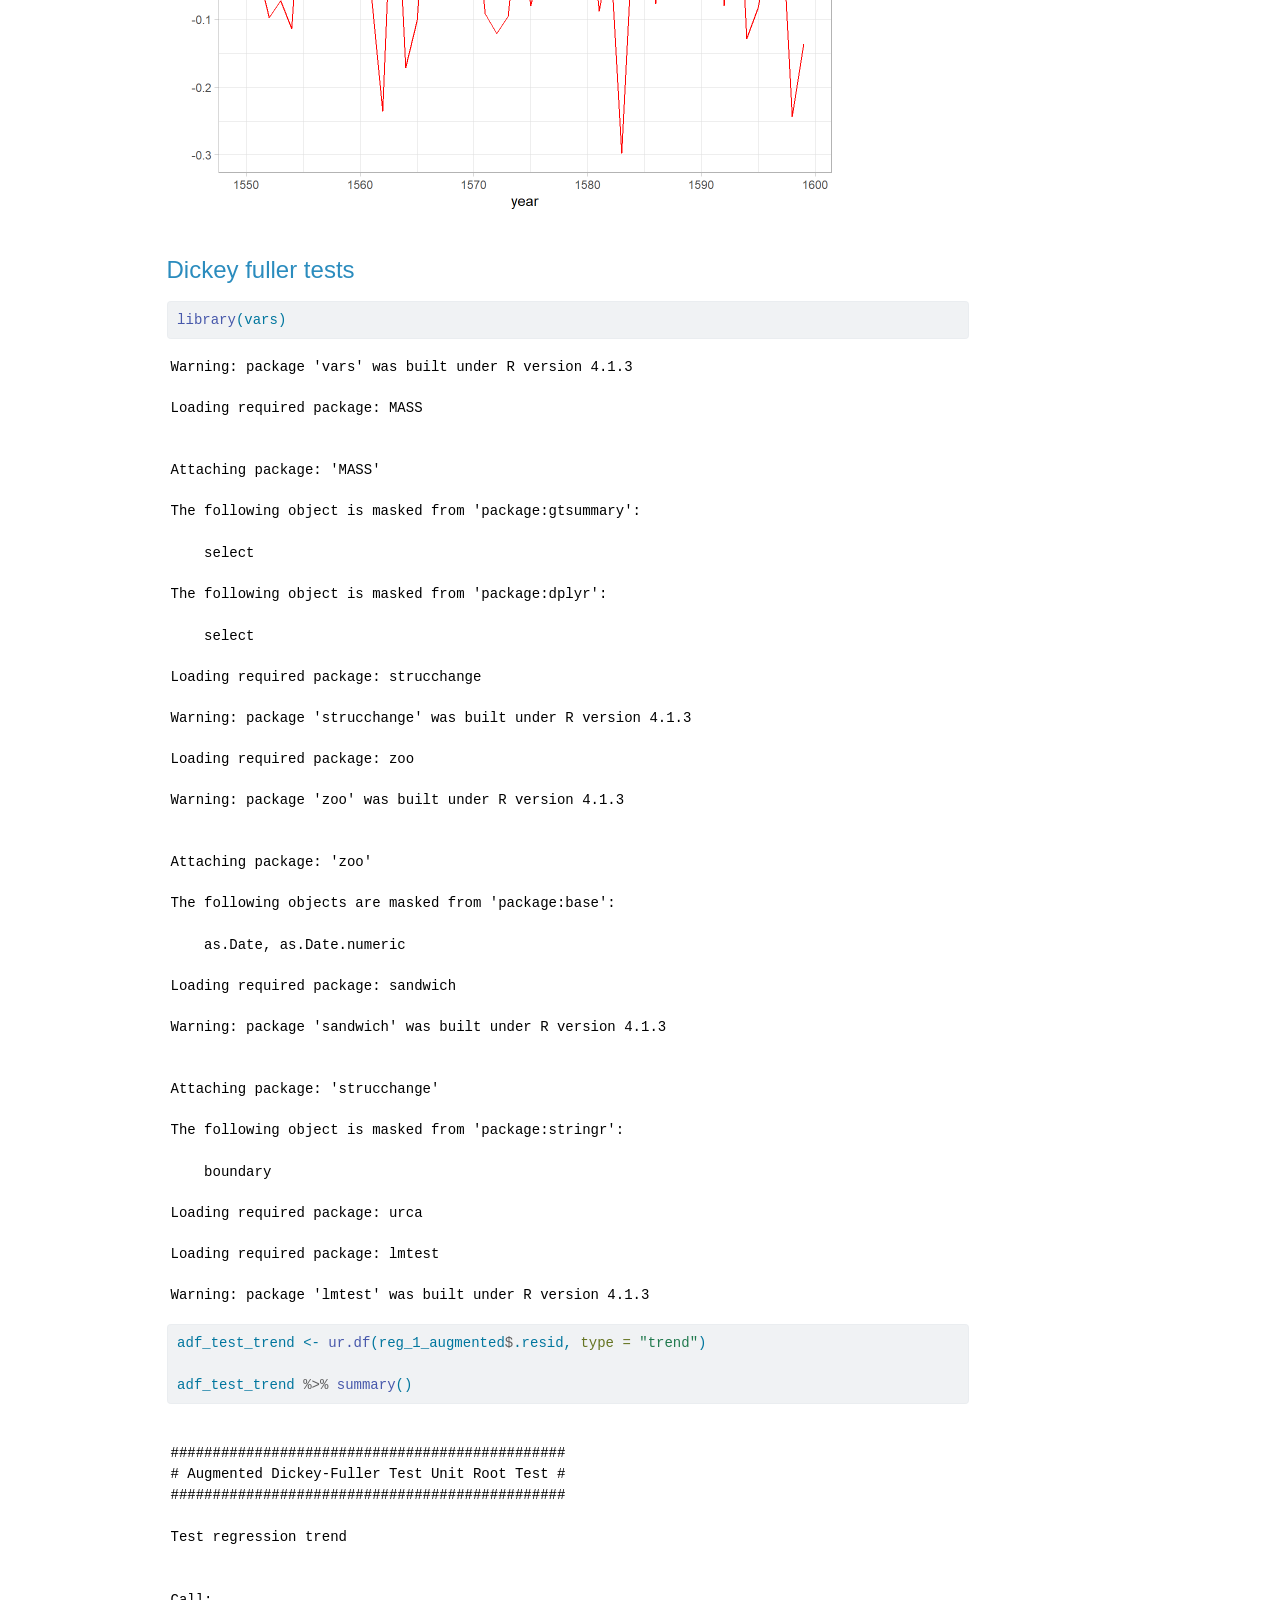
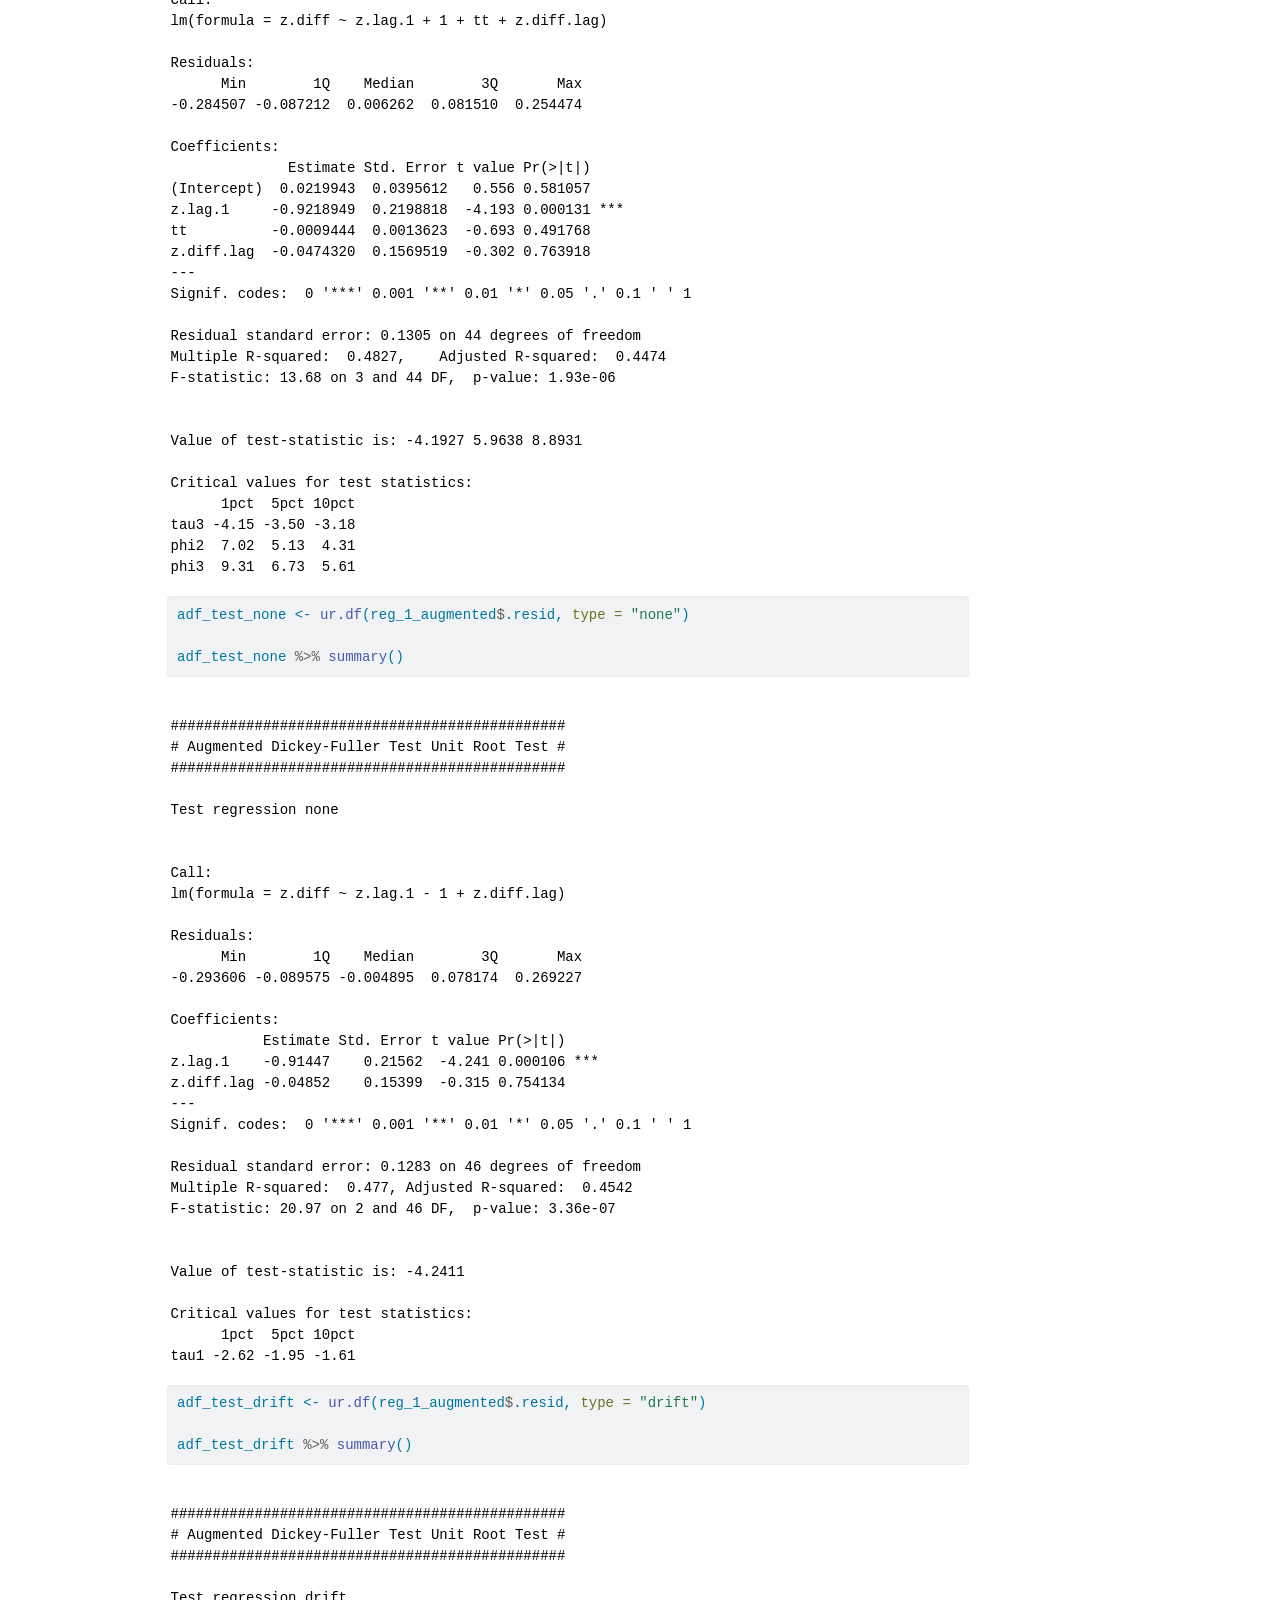
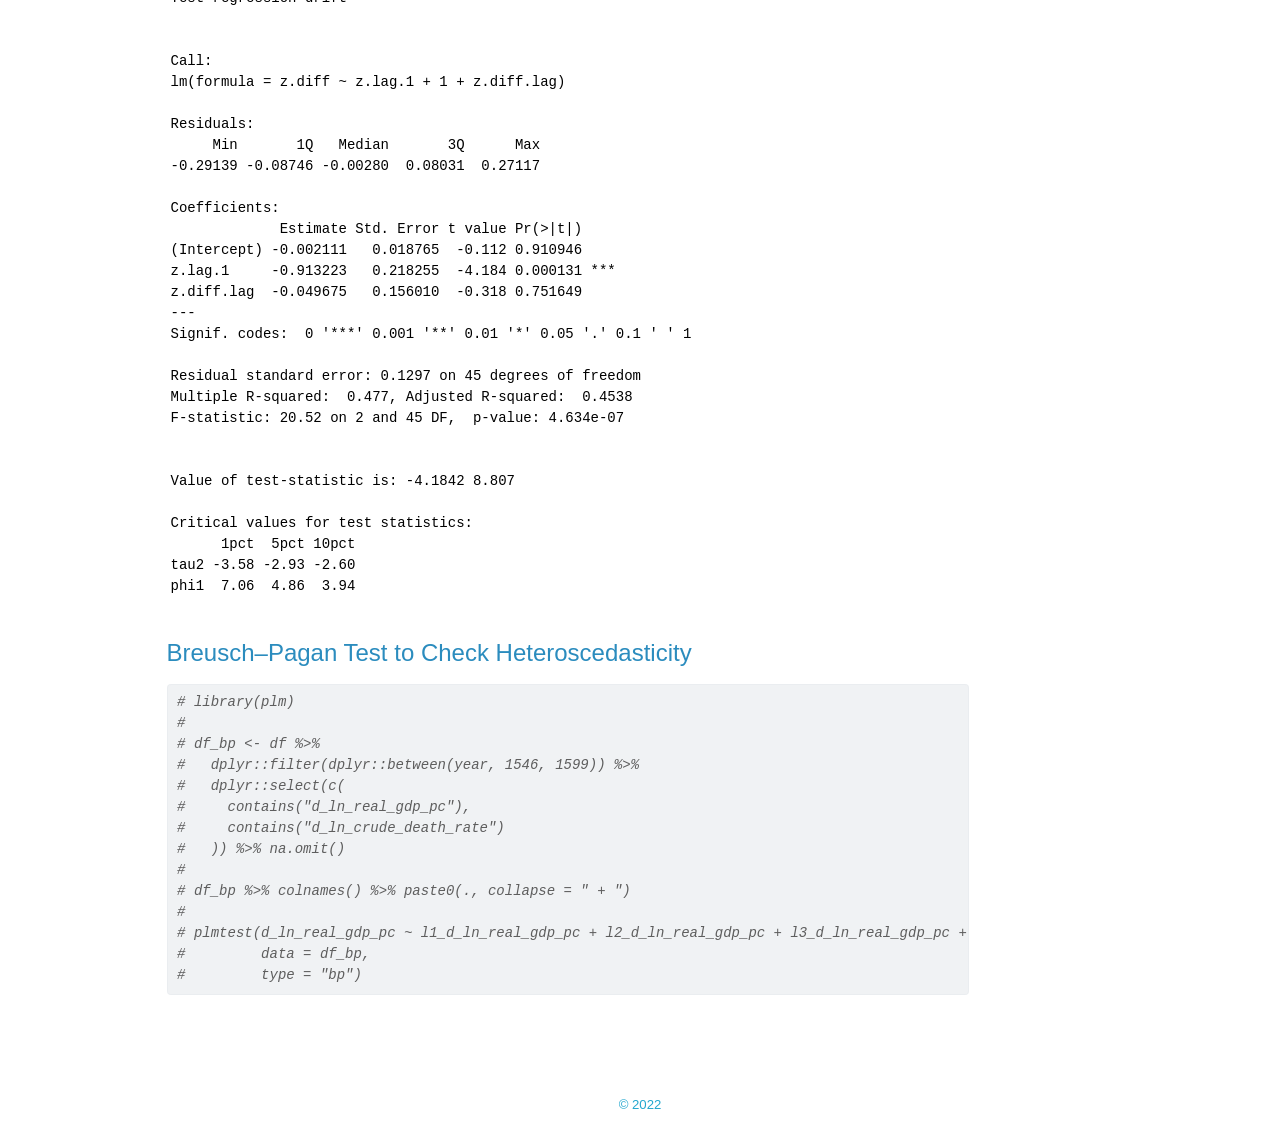
==== commit a1d7266b: "comparison of Maddison" ====
--- a/docs/replication-in-R/Kelly and O Grada (2013).html
+++ b/docs/replication-in-R/Kelly and O Grada (2013).html
@@ -166,7 +166,12 @@
   <ul class="collapse">
   <li><a href="#read-in-data" id="toc-read-in-data" class="nav-link" data-scroll-target="#read-in-data">Read in data</a></li>
   <li><a href="#changes" id="toc-changes" class="nav-link" data-scroll-target="#changes">Changes</a></li>
+  <li><a href="#what-about-using-the-recipes-package" id="toc-what-about-using-the-recipes-package" class="nav-link" data-scroll-target="#what-about-using-the-recipes-package">What about using the recipes package?</a></li>
   <li><a href="#approximately-reproduce-table-6" id="toc-approximately-reproduce-table-6" class="nav-link" data-scroll-target="#approximately-reproduce-table-6">(Approximately) Reproduce Table 6</a></li>
+  <li><a href="#first-regression-model" id="toc-first-regression-model" class="nav-link" data-scroll-target="#first-regression-model">First regression model</a></li>
+  <li><a href="#evaluate-the-residuals" id="toc-evaluate-the-residuals" class="nav-link" data-scroll-target="#evaluate-the-residuals">Evaluate the residuals</a></li>
+  <li><a href="#dickey-fuller-tests" id="toc-dickey-fuller-tests" class="nav-link" data-scroll-target="#dickey-fuller-tests">Dickey fuller tests</a></li>
+  <li><a href="#breuschpagan-test-to-check-heteroscedasticity" id="toc-breuschpagan-test-to-check-heteroscedasticity" class="nav-link" data-scroll-target="#breuschpagan-test-to-check-heteroscedasticity">Breusch–Pagan Test to Check Heteroscedasticity</a></li>
   </ul></li>
   </ul>
 </nav>
@@ -229,18 +234,53 @@
 <span id="cb7-8"><a href="#cb7-8" aria-hidden="true" tabindex="-1"></a>  janitor<span class="sc">::</span><span class="fu">clean_names</span>()</span></code><button title="Copy to Clipboard" class="code-copy-button"><i class="bi"></i></button></pre></div>
 </div>
 </section>
-<section id="changes" class="level3 page-columns page-full">
+<section id="changes" class="level3">
 <h3 class="anchored" data-anchor-id="changes">Changes</h3>
 <div class="cell">
-<div class="sourceCode cell-code" id="cb8"><pre class="sourceCode r code-with-copy"><code class="sourceCode r"><span id="cb8-1"><a href="#cb8-1" aria-hidden="true" tabindex="-1"></a>df <span class="ot">&lt;-</span> df <span class="sc">%&gt;%</span> </span>
-<span id="cb8-2"><a href="#cb8-2" aria-hidden="true" tabindex="-1"></a>  <span class="fu">mutate</span>(<span class="at">real_gdp_pc =</span> real_gdp <span class="sc">/</span> population,</span>
-<span id="cb8-3"><a href="#cb8-3" aria-hidden="true" tabindex="-1"></a>         <span class="at">real_agricultural_output_pc =</span> real_agricultural_output <span class="sc">/</span> population,</span>
-<span id="cb8-4"><a href="#cb8-4" aria-hidden="true" tabindex="-1"></a>         <span class="co"># logs</span></span>
-<span id="cb8-5"><a href="#cb8-5" aria-hidden="true" tabindex="-1"></a>         <span class="fu">across</span>(<span class="fu">c</span>(crude_death_rate<span class="sc">:</span>real_wage, <span class="fu">contains</span>(<span class="st">"_pc"</span>)), log, <span class="at">.names =</span> <span class="st">"ln_{.col}"</span>))</span></code><button title="Copy to Clipboard" class="code-copy-button"><i class="bi"></i></button></pre></div>
+<div class="sourceCode cell-code" id="cb8"><pre class="sourceCode r code-with-copy"><code class="sourceCode r"><span id="cb8-1"><a href="#cb8-1" aria-hidden="true" tabindex="-1"></a>df <span class="ot">&lt;-</span> df <span class="sc">%&gt;%</span></span>
+<span id="cb8-2"><a href="#cb8-2" aria-hidden="true" tabindex="-1"></a>  <span class="fu">mutate</span>(</span>
+<span id="cb8-3"><a href="#cb8-3" aria-hidden="true" tabindex="-1"></a>    <span class="at">real_gdp_pc =</span> real_gdp <span class="sc">/</span> population,</span>
+<span id="cb8-4"><a href="#cb8-4" aria-hidden="true" tabindex="-1"></a>    <span class="at">real_agricultural_output_pc =</span> real_agricultural_output <span class="sc">/</span> population,</span>
+<span id="cb8-5"><a href="#cb8-5" aria-hidden="true" tabindex="-1"></a>    <span class="co"># create logs with prefix ln_</span></span>
+<span id="cb8-6"><a href="#cb8-6" aria-hidden="true" tabindex="-1"></a>    <span class="fu">across</span>(<span class="fu">c</span>(crude_death_rate<span class="sc">:</span>real_wage, <span class="fu">contains</span>(<span class="st">"_pc"</span>)), log, <span class="at">.names =</span> <span class="st">"ln_{.col}"</span>),</span>
+<span id="cb8-7"><a href="#cb8-7" aria-hidden="true" tabindex="-1"></a>    <span class="co"># create differences with prefix d_</span></span>
+<span id="cb8-8"><a href="#cb8-8" aria-hidden="true" tabindex="-1"></a>    <span class="fu">across</span>(<span class="fu">c</span>(<span class="fu">contains</span>(<span class="st">"ln_"</span>)), <span class="sc">~</span> . <span class="sc">-</span> <span class="fu">lag</span>(., <span class="dv">1</span>), <span class="at">.names =</span> <span class="st">"d_{.col}"</span>))</span></code><button title="Copy to Clipboard" class="code-copy-button"><i class="bi"></i></button></pre></div>
+</div>
+<p>Now making the lags of the differenced variables: I don’t love this for loop - but I don’t know a better way yet. Perhaps using the <code>recipes</code> package?</p>
+<div class="cell">
+<div class="sourceCode cell-code" id="cb9"><pre class="sourceCode r code-with-copy"><code class="sourceCode r"><span id="cb9-1"><a href="#cb9-1" aria-hidden="true" tabindex="-1"></a><span class="cf">for</span> (i <span class="cf">in</span> <span class="dv">1</span><span class="sc">:</span><span class="dv">4</span>) {</span>
+<span id="cb9-2"><a href="#cb9-2" aria-hidden="true" tabindex="-1"></a>  <span class="fu">message</span>(<span class="st">"making d_ for "</span>, i)</span>
+<span id="cb9-3"><a href="#cb9-3" aria-hidden="true" tabindex="-1"></a>  df <span class="ot">&lt;-</span> df <span class="sc">%&gt;%</span></span>
+<span id="cb9-4"><a href="#cb9-4" aria-hidden="true" tabindex="-1"></a>    <span class="fu">mutate</span>(<span class="fu">across</span>(<span class="fu">starts_with</span>(<span class="st">"d_ln"</span>), <span class="sc">~</span> <span class="fu">lag</span>(., i), <span class="at">.names =</span> <span class="fu">paste0</span>(<span class="st">"l"</span>, i, <span class="st">"_{.col}"</span>)))</span>
+<span id="cb9-5"><a href="#cb9-5" aria-hidden="true" tabindex="-1"></a>}</span></code><button title="Copy to Clipboard" class="code-copy-button"><i class="bi"></i></button></pre></div>
+<div class="cell-output cell-output-stderr">
+<pre><code>making d_ for 1</code></pre>
+</div>
+<div class="cell-output cell-output-stderr">
+<pre><code>making d_ for 2</code></pre>
+</div>
+<div class="cell-output cell-output-stderr">
+<pre><code>making d_ for 3</code></pre>
+</div>
+<div class="cell-output cell-output-stderr">
+<pre><code>making d_ for 4</code></pre>
+</div>
+</div>
+</section>
+<section id="what-about-using-the-recipes-package" class="level3 page-columns page-full">
+<h3 class="anchored" data-anchor-id="what-about-using-the-recipes-package">What about using the recipes package?</h3>
+<div class="cell">
+<div class="sourceCode cell-code" id="cb14"><pre class="sourceCode r code-with-copy"><code class="sourceCode r"><span id="cb14-1"><a href="#cb14-1" aria-hidden="true" tabindex="-1"></a><span class="co"># library(recipes)</span></span>
+<span id="cb14-2"><a href="#cb14-2" aria-hidden="true" tabindex="-1"></a><span class="co"># </span></span>
+<span id="cb14-3"><a href="#cb14-3" aria-hidden="true" tabindex="-1"></a><span class="co"># rec &lt;- recipe(d_ln_crude_death_rate ~ ., data = df) %&gt;% </span></span>
+<span id="cb14-4"><a href="#cb14-4" aria-hidden="true" tabindex="-1"></a><span class="co">#   step_log(c(crude_death_rate:real_wage, contains("_pc")), id = rand_id(prefix = "ln_"))</span></span>
+<span id="cb14-5"><a href="#cb14-5" aria-hidden="true" tabindex="-1"></a><span class="co"># </span></span>
+<span id="cb14-6"><a href="#cb14-6" aria-hidden="true" tabindex="-1"></a><span class="co"># </span></span>
+<span id="cb14-7"><a href="#cb14-7" aria-hidden="true" tabindex="-1"></a><span class="co"># rec %&gt;% prep() %&gt;% bake(new_data = NULL)</span></span></code><button title="Copy to Clipboard" class="code-copy-button"><i class="bi"></i></button></pre></div>
 </div>
 <div class="cell page-columns page-full">
-<div class="sourceCode cell-code" id="cb9"><pre class="sourceCode r code-with-copy"><code class="sourceCode r"><span id="cb9-1"><a href="#cb9-1" aria-hidden="true" tabindex="-1"></a>df <span class="sc">%&gt;%</span> </span>
-<span id="cb9-2"><a href="#cb9-2" aria-hidden="true" tabindex="-1"></a>  skimr<span class="sc">::</span><span class="fu">skim</span>()</span></code><button title="Copy to Clipboard" class="code-copy-button"><i class="bi"></i></button></pre></div>
+<div class="sourceCode cell-code" id="cb15"><pre class="sourceCode r code-with-copy"><code class="sourceCode r"><span id="cb15-1"><a href="#cb15-1" aria-hidden="true" tabindex="-1"></a>df <span class="sc">%&gt;%</span> </span>
+<span id="cb15-2"><a href="#cb15-2" aria-hidden="true" tabindex="-1"></a>  skimr<span class="sc">::</span><span class="fu">skim</span>()</span></code><button title="Copy to Clipboard" class="code-copy-button"><i class="bi"></i></button></pre></div>
 <div class="cell-output-display column-page">
 <table class="table table-sm table-striped">
 <caption>Data summary</caption>
@@ -255,7 +295,7 @@
 </tr>
 <tr class="odd">
 <td style="text-align: left;">Number of columns</td>
-<td style="text-align: left;">12</td>
+<td style="text-align: left;">32</td>
 </tr>
 <tr class="even">
 <td style="text-align: left;">_______________________</td>
@@ -267,7 +307,7 @@
 </tr>
 <tr class="even">
 <td style="text-align: left;">numeric</td>
-<td style="text-align: left;">12</td>
+<td style="text-align: left;">32</td>
 </tr>
 <tr class="odd">
 <td style="text-align: left;">________________________</td>
@@ -282,17 +322,17 @@
 <p><strong>Variable type: numeric</strong></p>
 <table class="table table-sm table-striped">
 <colgroup>
-<col style="width: 20%">
+<col style="width: 23%">
 <col style="width: 6%">
 <col style="width: 9%">
 <col style="width: 5%">
-<col style="width: 4%">
+<col style="width: 3%">
 <col style="width: 5%">
 <col style="width: 5%">
 <col style="width: 5%">
 <col style="width: 5%">
 <col style="width: 5%">
-<col style="width: 27%">
+<col style="width: 26%">
 </colgroup>
 <thead>
 <tr class="header">
@@ -313,7 +353,7 @@
 <tr class="odd">
 <td style="text-align: left;">year</td>
 <td style="text-align: right;">0</td>
-<td style="text-align: right;">1</td>
+<td style="text-align: right;">1.00</td>
 <td style="text-align: right;">1672.00</td>
 <td style="text-align: right;">73.76</td>
 <td style="text-align: right;">1545.00</td>
@@ -326,7 +366,7 @@
 <tr class="even">
 <td style="text-align: left;">crude_death_rate</td>
 <td style="text-align: right;">0</td>
-<td style="text-align: right;">1</td>
+<td style="text-align: right;">1.00</td>
 <td style="text-align: right;">27.50</td>
 <td style="text-align: right;">4.60</td>
 <td style="text-align: right;">19.20</td>
@@ -339,7 +379,7 @@
 <tr class="odd">
 <td style="text-align: left;">real_wage</td>
 <td style="text-align: right;">0</td>
-<td style="text-align: right;">1</td>
+<td style="text-align: right;">1.00</td>
 <td style="text-align: right;">72.57</td>
 <td style="text-align: right;">11.34</td>
 <td style="text-align: right;">50.55</td>
@@ -352,7 +392,7 @@
 <tr class="even">
 <td style="text-align: left;">real_agricultural_output</td>
 <td style="text-align: right;">0</td>
-<td style="text-align: right;">1</td>
+<td style="text-align: right;">1.00</td>
 <td style="text-align: right;">106.56</td>
 <td style="text-align: right;">40.04</td>
 <td style="text-align: right;">41.51</td>
@@ -365,7 +405,7 @@
 <tr class="odd">
 <td style="text-align: left;">real_gdp</td>
 <td style="text-align: right;">0</td>
-<td style="text-align: right;">1</td>
+<td style="text-align: right;">1.00</td>
 <td style="text-align: right;">92.79</td>
 <td style="text-align: right;">45.63</td>
 <td style="text-align: right;">32.46</td>
@@ -378,7 +418,7 @@
 <tr class="even">
 <td style="text-align: left;">population</td>
 <td style="text-align: right;">0</td>
-<td style="text-align: right;">1</td>
+<td style="text-align: right;">1.00</td>
 <td style="text-align: right;">99.86</td>
 <td style="text-align: right;">24.78</td>
 <td style="text-align: right;">55.98</td>
@@ -391,7 +431,7 @@
 <tr class="odd">
 <td style="text-align: left;">real_gdp_pc</td>
 <td style="text-align: right;">0</td>
-<td style="text-align: right;">1</td>
+<td style="text-align: right;">1.00</td>
 <td style="text-align: right;">0.88</td>
 <td style="text-align: right;">0.23</td>
 <td style="text-align: right;">0.52</td>
@@ -404,7 +444,7 @@
 <tr class="even">
 <td style="text-align: left;">real_agricultural_output_pc</td>
 <td style="text-align: right;">0</td>
-<td style="text-align: right;">1</td>
+<td style="text-align: right;">1.00</td>
 <td style="text-align: right;">1.05</td>
 <td style="text-align: right;">0.19</td>
 <td style="text-align: right;">0.59</td>
@@ -417,7 +457,7 @@
 <tr class="odd">
 <td style="text-align: left;">ln_crude_death_rate</td>
 <td style="text-align: right;">0</td>
-<td style="text-align: right;">1</td>
+<td style="text-align: right;">1.00</td>
 <td style="text-align: right;">3.30</td>
 <td style="text-align: right;">0.15</td>
 <td style="text-align: right;">2.95</td>
@@ -430,7 +470,7 @@
 <tr class="even">
 <td style="text-align: left;">ln_real_wage</td>
 <td style="text-align: right;">0</td>
-<td style="text-align: right;">1</td>
+<td style="text-align: right;">1.00</td>
 <td style="text-align: right;">4.27</td>
 <td style="text-align: right;">0.15</td>
 <td style="text-align: right;">3.92</td>
@@ -443,7 +483,7 @@
 <tr class="odd">
 <td style="text-align: left;">ln_real_gdp_pc</td>
 <td style="text-align: right;">0</td>
-<td style="text-align: right;">1</td>
+<td style="text-align: right;">1.00</td>
 <td style="text-align: right;">-0.16</td>
 <td style="text-align: right;">0.26</td>
 <td style="text-align: right;">-0.64</td>
@@ -456,7 +496,7 @@
 <tr class="even">
 <td style="text-align: left;">ln_real_agricultural_output_pc</td>
 <td style="text-align: right;">0</td>
-<td style="text-align: right;">1</td>
+<td style="text-align: right;">1.00</td>
 <td style="text-align: right;">0.03</td>
 <td style="text-align: right;">0.19</td>
 <td style="text-align: right;">-0.53</td>
@@ -465,6 +505,266 @@
 <td style="text-align: right;">0.18</td>
 <td style="text-align: right;">0.43</td>
 <td style="text-align: left;">▁▃▆▇▃</td>
+</tr>
+<tr class="odd">
+<td style="text-align: left;">d_ln_crude_death_rate</td>
+<td style="text-align: right;">1</td>
+<td style="text-align: right;">1.00</td>
+<td style="text-align: right;">0.00</td>
+<td style="text-align: right;">0.14</td>
+<td style="text-align: right;">-0.50</td>
+<td style="text-align: right;">-0.07</td>
+<td style="text-align: right;">0.00</td>
+<td style="text-align: right;">0.06</td>
+<td style="text-align: right;">0.55</td>
+<td style="text-align: left;">▁▂▇▁▁</td>
+</tr>
+<tr class="even">
+<td style="text-align: left;">d_ln_real_wage</td>
+<td style="text-align: right;">1</td>
+<td style="text-align: right;">1.00</td>
+<td style="text-align: right;">0.00</td>
+<td style="text-align: right;">0.11</td>
+<td style="text-align: right;">-0.35</td>
+<td style="text-align: right;">-0.06</td>
+<td style="text-align: right;">0.00</td>
+<td style="text-align: right;">0.07</td>
+<td style="text-align: right;">0.42</td>
+<td style="text-align: left;">▁▃▇▂▁</td>
+</tr>
+<tr class="odd">
+<td style="text-align: left;">d_ln_real_gdp_pc</td>
+<td style="text-align: right;">1</td>
+<td style="text-align: right;">1.00</td>
+<td style="text-align: right;">0.00</td>
+<td style="text-align: right;">0.08</td>
+<td style="text-align: right;">-0.31</td>
+<td style="text-align: right;">-0.04</td>
+<td style="text-align: right;">0.00</td>
+<td style="text-align: right;">0.04</td>
+<td style="text-align: right;">0.26</td>
+<td style="text-align: left;">▁▁▇▃▁</td>
+</tr>
+<tr class="even">
+<td style="text-align: left;">d_ln_real_agricultural_output_pc</td>
+<td style="text-align: right;">1</td>
+<td style="text-align: right;">1.00</td>
+<td style="text-align: right;">0.00</td>
+<td style="text-align: right;">0.16</td>
+<td style="text-align: right;">-0.60</td>
+<td style="text-align: right;">-0.10</td>
+<td style="text-align: right;">-0.01</td>
+<td style="text-align: right;">0.10</td>
+<td style="text-align: right;">0.46</td>
+<td style="text-align: left;">▁▁▇▅▁</td>
+</tr>
+<tr class="odd">
+<td style="text-align: left;">l1_d_ln_crude_death_rate</td>
+<td style="text-align: right;">2</td>
+<td style="text-align: right;">0.99</td>
+<td style="text-align: right;">0.00</td>
+<td style="text-align: right;">0.14</td>
+<td style="text-align: right;">-0.50</td>
+<td style="text-align: right;">-0.07</td>
+<td style="text-align: right;">0.00</td>
+<td style="text-align: right;">0.06</td>
+<td style="text-align: right;">0.55</td>
+<td style="text-align: left;">▁▂▇▁▁</td>
+</tr>
+<tr class="even">
+<td style="text-align: left;">l1_d_ln_real_wage</td>
+<td style="text-align: right;">2</td>
+<td style="text-align: right;">0.99</td>
+<td style="text-align: right;">0.00</td>
+<td style="text-align: right;">0.11</td>
+<td style="text-align: right;">-0.35</td>
+<td style="text-align: right;">-0.06</td>
+<td style="text-align: right;">0.00</td>
+<td style="text-align: right;">0.07</td>
+<td style="text-align: right;">0.42</td>
+<td style="text-align: left;">▁▃▇▂▁</td>
+</tr>
+<tr class="odd">
+<td style="text-align: left;">l1_d_ln_real_gdp_pc</td>
+<td style="text-align: right;">2</td>
+<td style="text-align: right;">0.99</td>
+<td style="text-align: right;">0.00</td>
+<td style="text-align: right;">0.08</td>
+<td style="text-align: right;">-0.31</td>
+<td style="text-align: right;">-0.04</td>
+<td style="text-align: right;">0.00</td>
+<td style="text-align: right;">0.04</td>
+<td style="text-align: right;">0.26</td>
+<td style="text-align: left;">▁▁▇▃▁</td>
+</tr>
+<tr class="even">
+<td style="text-align: left;">l1_d_ln_real_agricultural_output_pc</td>
+<td style="text-align: right;">2</td>
+<td style="text-align: right;">0.99</td>
+<td style="text-align: right;">0.00</td>
+<td style="text-align: right;">0.16</td>
+<td style="text-align: right;">-0.60</td>
+<td style="text-align: right;">-0.10</td>
+<td style="text-align: right;">0.00</td>
+<td style="text-align: right;">0.10</td>
+<td style="text-align: right;">0.46</td>
+<td style="text-align: left;">▁▁▇▅▁</td>
+</tr>
+<tr class="odd">
+<td style="text-align: left;">l2_d_ln_crude_death_rate</td>
+<td style="text-align: right;">3</td>
+<td style="text-align: right;">0.99</td>
+<td style="text-align: right;">0.00</td>
+<td style="text-align: right;">0.14</td>
+<td style="text-align: right;">-0.50</td>
+<td style="text-align: right;">-0.07</td>
+<td style="text-align: right;">0.00</td>
+<td style="text-align: right;">0.06</td>
+<td style="text-align: right;">0.55</td>
+<td style="text-align: left;">▁▂▇▁▁</td>
+</tr>
+<tr class="even">
+<td style="text-align: left;">l2_d_ln_real_wage</td>
+<td style="text-align: right;">3</td>
+<td style="text-align: right;">0.99</td>
+<td style="text-align: right;">0.00</td>
+<td style="text-align: right;">0.11</td>
+<td style="text-align: right;">-0.35</td>
+<td style="text-align: right;">-0.06</td>
+<td style="text-align: right;">0.00</td>
+<td style="text-align: right;">0.07</td>
+<td style="text-align: right;">0.42</td>
+<td style="text-align: left;">▁▃▇▂▁</td>
+</tr>
+<tr class="odd">
+<td style="text-align: left;">l2_d_ln_real_gdp_pc</td>
+<td style="text-align: right;">3</td>
+<td style="text-align: right;">0.99</td>
+<td style="text-align: right;">0.00</td>
+<td style="text-align: right;">0.08</td>
+<td style="text-align: right;">-0.31</td>
+<td style="text-align: right;">-0.04</td>
+<td style="text-align: right;">0.00</td>
+<td style="text-align: right;">0.04</td>
+<td style="text-align: right;">0.26</td>
+<td style="text-align: left;">▁▁▇▃▁</td>
+</tr>
+<tr class="even">
+<td style="text-align: left;">l2_d_ln_real_agricultural_output_pc</td>
+<td style="text-align: right;">3</td>
+<td style="text-align: right;">0.99</td>
+<td style="text-align: right;">0.00</td>
+<td style="text-align: right;">0.16</td>
+<td style="text-align: right;">-0.60</td>
+<td style="text-align: right;">-0.10</td>
+<td style="text-align: right;">-0.01</td>
+<td style="text-align: right;">0.10</td>
+<td style="text-align: right;">0.46</td>
+<td style="text-align: left;">▁▁▇▅▁</td>
+</tr>
+<tr class="odd">
+<td style="text-align: left;">l3_d_ln_crude_death_rate</td>
+<td style="text-align: right;">4</td>
+<td style="text-align: right;">0.98</td>
+<td style="text-align: right;">0.00</td>
+<td style="text-align: right;">0.14</td>
+<td style="text-align: right;">-0.50</td>
+<td style="text-align: right;">-0.07</td>
+<td style="text-align: right;">0.00</td>
+<td style="text-align: right;">0.06</td>
+<td style="text-align: right;">0.55</td>
+<td style="text-align: left;">▁▂▇▁▁</td>
+</tr>
+<tr class="even">
+<td style="text-align: left;">l3_d_ln_real_wage</td>
+<td style="text-align: right;">4</td>
+<td style="text-align: right;">0.98</td>
+<td style="text-align: right;">0.00</td>
+<td style="text-align: right;">0.11</td>
+<td style="text-align: right;">-0.35</td>
+<td style="text-align: right;">-0.06</td>
+<td style="text-align: right;">0.00</td>
+<td style="text-align: right;">0.07</td>
+<td style="text-align: right;">0.42</td>
+<td style="text-align: left;">▁▃▇▂▁</td>
+</tr>
+<tr class="odd">
+<td style="text-align: left;">l3_d_ln_real_gdp_pc</td>
+<td style="text-align: right;">4</td>
+<td style="text-align: right;">0.98</td>
+<td style="text-align: right;">0.00</td>
+<td style="text-align: right;">0.08</td>
+<td style="text-align: right;">-0.31</td>
+<td style="text-align: right;">-0.04</td>
+<td style="text-align: right;">0.00</td>
+<td style="text-align: right;">0.05</td>
+<td style="text-align: right;">0.26</td>
+<td style="text-align: left;">▁▁▇▃▁</td>
+</tr>
+<tr class="even">
+<td style="text-align: left;">l3_d_ln_real_agricultural_output_pc</td>
+<td style="text-align: right;">4</td>
+<td style="text-align: right;">0.98</td>
+<td style="text-align: right;">0.00</td>
+<td style="text-align: right;">0.16</td>
+<td style="text-align: right;">-0.60</td>
+<td style="text-align: right;">-0.10</td>
+<td style="text-align: right;">0.00</td>
+<td style="text-align: right;">0.10</td>
+<td style="text-align: right;">0.46</td>
+<td style="text-align: left;">▁▁▇▅▁</td>
+</tr>
+<tr class="odd">
+<td style="text-align: left;">l4_d_ln_crude_death_rate</td>
+<td style="text-align: right;">5</td>
+<td style="text-align: right;">0.98</td>
+<td style="text-align: right;">0.00</td>
+<td style="text-align: right;">0.14</td>
+<td style="text-align: right;">-0.50</td>
+<td style="text-align: right;">-0.07</td>
+<td style="text-align: right;">0.00</td>
+<td style="text-align: right;">0.06</td>
+<td style="text-align: right;">0.55</td>
+<td style="text-align: left;">▁▂▇▁▁</td>
+</tr>
+<tr class="even">
+<td style="text-align: left;">l4_d_ln_real_wage</td>
+<td style="text-align: right;">5</td>
+<td style="text-align: right;">0.98</td>
+<td style="text-align: right;">0.00</td>
+<td style="text-align: right;">0.11</td>
+<td style="text-align: right;">-0.35</td>
+<td style="text-align: right;">-0.06</td>
+<td style="text-align: right;">0.00</td>
+<td style="text-align: right;">0.07</td>
+<td style="text-align: right;">0.42</td>
+<td style="text-align: left;">▁▃▇▂▁</td>
+</tr>
+<tr class="odd">
+<td style="text-align: left;">l4_d_ln_real_gdp_pc</td>
+<td style="text-align: right;">5</td>
+<td style="text-align: right;">0.98</td>
+<td style="text-align: right;">0.00</td>
+<td style="text-align: right;">0.08</td>
+<td style="text-align: right;">-0.31</td>
+<td style="text-align: right;">-0.04</td>
+<td style="text-align: right;">0.00</td>
+<td style="text-align: right;">0.05</td>
+<td style="text-align: right;">0.26</td>
+<td style="text-align: left;">▁▁▇▃▁</td>
+</tr>
+<tr class="even">
+<td style="text-align: left;">l4_d_ln_real_agricultural_output_pc</td>
+<td style="text-align: right;">5</td>
+<td style="text-align: right;">0.98</td>
+<td style="text-align: right;">0.00</td>
+<td style="text-align: right;">0.16</td>
+<td style="text-align: right;">-0.60</td>
+<td style="text-align: right;">-0.11</td>
+<td style="text-align: right;">0.00</td>
+<td style="text-align: right;">0.10</td>
+<td style="text-align: right;">0.46</td>
+<td style="text-align: left;">▁▁▇▅▁</td>
 </tr>
 </tbody>
 </table>
@@ -479,8 +779,905 @@
 <li>Change in crude death rate is dependent var</li>
 <li>5 time periods</li>
 </ul>
+<p>We should use the many models approach from R4DS because we’re doing similar regressions on different sections of the data frame.</p>
 <div class="cell">
-
+<div class="sourceCode cell-code" id="cb16"><pre class="sourceCode r code-with-copy"><code class="sourceCode r"><span id="cb16-1"><a href="#cb16-1" aria-hidden="true" tabindex="-1"></a>periods <span class="ot">&lt;-</span> <span class="fu">tibble</span>(<span class="at">left =</span> <span class="fu">c</span>(</span>
+<span id="cb16-2"><a href="#cb16-2" aria-hidden="true" tabindex="-1"></a>  <span class="dv">1546</span>,</span>
+<span id="cb16-3"><a href="#cb16-3" aria-hidden="true" tabindex="-1"></a>  <span class="dv">1600</span>,</span>
+<span id="cb16-4"><a href="#cb16-4" aria-hidden="true" tabindex="-1"></a>  <span class="dv">1650</span>,</span>
+<span id="cb16-5"><a href="#cb16-5" aria-hidden="true" tabindex="-1"></a>  <span class="dv">1700</span>,</span>
+<span id="cb16-6"><a href="#cb16-6" aria-hidden="true" tabindex="-1"></a>  <span class="dv">1750</span></span>
+<span id="cb16-7"><a href="#cb16-7" aria-hidden="true" tabindex="-1"></a>)) <span class="sc">%&gt;%</span></span>
+<span id="cb16-8"><a href="#cb16-8" aria-hidden="true" tabindex="-1"></a>  <span class="fu">mutate</span>(</span>
+<span id="cb16-9"><a href="#cb16-9" aria-hidden="true" tabindex="-1"></a>    <span class="at">right =</span> <span class="fu">case_when</span>(</span>
+<span id="cb16-10"><a href="#cb16-10" aria-hidden="true" tabindex="-1"></a>      left <span class="sc">==</span> <span class="dv">1546</span> <span class="sc">~</span> <span class="dv">1599</span>,</span>
+<span id="cb16-11"><a href="#cb16-11" aria-hidden="true" tabindex="-1"></a>      <span class="cn">TRUE</span> <span class="sc">~</span> left <span class="sc">+</span> <span class="dv">49</span></span>
+<span id="cb16-12"><a href="#cb16-12" aria-hidden="true" tabindex="-1"></a>    ),</span>
+<span id="cb16-13"><a href="#cb16-13" aria-hidden="true" tabindex="-1"></a>    <span class="at">period =</span> <span class="fu">row_number</span>()</span>
+<span id="cb16-14"><a href="#cb16-14" aria-hidden="true" tabindex="-1"></a>  )</span>
+<span id="cb16-15"><a href="#cb16-15" aria-hidden="true" tabindex="-1"></a></span>
+<span id="cb16-16"><a href="#cb16-16" aria-hidden="true" tabindex="-1"></a>periods <span class="ot">&lt;-</span> periods <span class="sc">%&gt;%</span> </span>
+<span id="cb16-17"><a href="#cb16-17" aria-hidden="true" tabindex="-1"></a>  <span class="fu">group_by</span>(period) <span class="sc">%&gt;%</span> </span>
+<span id="cb16-18"><a href="#cb16-18" aria-hidden="true" tabindex="-1"></a>  <span class="fu">mutate</span>(<span class="at">year =</span> <span class="fu">paste0</span>(left<span class="sc">:</span>right, <span class="at">collapse =</span> <span class="st">", "</span>)) <span class="sc">%&gt;%</span> </span>
+<span id="cb16-19"><a href="#cb16-19" aria-hidden="true" tabindex="-1"></a>  <span class="fu">ungroup</span>() <span class="sc">%&gt;%</span> </span>
+<span id="cb16-20"><a href="#cb16-20" aria-hidden="true" tabindex="-1"></a>  <span class="fu">separate_rows</span>(year, <span class="at">sep =</span> <span class="st">", "</span>, <span class="at">convert =</span> T) <span class="sc">%&gt;%</span> </span>
+<span id="cb16-21"><a href="#cb16-21" aria-hidden="true" tabindex="-1"></a>  dplyr<span class="sc">::</span><span class="fu">select</span>(<span class="sc">-</span><span class="fu">c</span>(left, right))</span>
+<span id="cb16-22"><a href="#cb16-22" aria-hidden="true" tabindex="-1"></a></span>
+<span id="cb16-23"><a href="#cb16-23" aria-hidden="true" tabindex="-1"></a>df_by_period <span class="ot">&lt;-</span> df <span class="sc">%&gt;%</span> </span>
+<span id="cb16-24"><a href="#cb16-24" aria-hidden="true" tabindex="-1"></a>  <span class="fu">inner_join</span>(periods)</span></code><button title="Copy to Clipboard" class="code-copy-button"><i class="bi"></i></button></pre></div>
+<div class="cell-output cell-output-stderr">
+<pre><code>Joining, by = "year"</code></pre>
+</div>
+<div class="sourceCode cell-code" id="cb18"><pre class="sourceCode r code-with-copy"><code class="sourceCode r"><span id="cb18-1"><a href="#cb18-1" aria-hidden="true" tabindex="-1"></a>df_by_period <span class="ot">&lt;-</span> df_by_period <span class="sc">%&gt;%</span> </span>
+<span id="cb18-2"><a href="#cb18-2" aria-hidden="true" tabindex="-1"></a>  <span class="fu">filter</span>(<span class="sc">!</span><span class="fu">is.na</span>(period)) <span class="sc">%&gt;%</span></span>
+<span id="cb18-3"><a href="#cb18-3" aria-hidden="true" tabindex="-1"></a>  <span class="fu">group_by</span>(period) <span class="sc">%&gt;%</span></span>
+<span id="cb18-4"><a href="#cb18-4" aria-hidden="true" tabindex="-1"></a>  <span class="fu">nest</span>() </span></code><button title="Copy to Clipboard" class="code-copy-button"><i class="bi"></i></button></pre></div>
+</div>
+<p>Function to do regression</p>
+<div class="cell">
+<div class="sourceCode cell-code" id="cb19"><pre class="sourceCode r code-with-copy"><code class="sourceCode r"><span id="cb19-1"><a href="#cb19-1" aria-hidden="true" tabindex="-1"></a>reg_model <span class="ot">&lt;-</span> <span class="cf">function</span>(df, vars){</span>
+<span id="cb19-2"><a href="#cb19-2" aria-hidden="true" tabindex="-1"></a>  df_temp <span class="ot">&lt;-</span> df <span class="sc">%&gt;%</span> </span>
+<span id="cb19-3"><a href="#cb19-3" aria-hidden="true" tabindex="-1"></a>    dplyr<span class="sc">::</span><span class="fu">select</span>(d_ln_crude_death_rate, vars)</span>
+<span id="cb19-4"><a href="#cb19-4" aria-hidden="true" tabindex="-1"></a>  </span>
+<span id="cb19-5"><a href="#cb19-5" aria-hidden="true" tabindex="-1"></a>  <span class="fu">lm</span>(d_ln_crude_death_rate <span class="sc">~</span> ., <span class="at">data =</span> df_temp)</span>
+<span id="cb19-6"><a href="#cb19-6" aria-hidden="true" tabindex="-1"></a>}</span></code><button title="Copy to Clipboard" class="code-copy-button"><i class="bi"></i></button></pre></div>
+</div>
+</section>
+<section id="first-regression-model" class="level3">
+<h3 class="anchored" data-anchor-id="first-regression-model">First regression model</h3>
+<div class="cell">
+<div class="sourceCode cell-code" id="cb20"><pre class="sourceCode r code-with-copy"><code class="sourceCode r"><span id="cb20-1"><a href="#cb20-1" aria-hidden="true" tabindex="-1"></a>df_by_period_reg <span class="ot">&lt;-</span> df_by_period <span class="sc">%&gt;%</span></span>
+<span id="cb20-2"><a href="#cb20-2" aria-hidden="true" tabindex="-1"></a>  <span class="fu">mutate</span>(<span class="at">model =</span> <span class="fu">map</span>(data, <span class="sc">~</span> <span class="fu">reg_model</span>(<span class="at">df =</span> .,</span>
+<span id="cb20-3"><a href="#cb20-3" aria-hidden="true" tabindex="-1"></a>                                       <span class="at">vars =</span> </span>
+<span id="cb20-4"><a href="#cb20-4" aria-hidden="true" tabindex="-1"></a>                                         <span class="fu">c</span>(<span class="fu">contains</span>(<span class="st">"_d_ln_real_wage"</span>), </span>
+<span id="cb20-5"><a href="#cb20-5" aria-hidden="true" tabindex="-1"></a>                                           <span class="fu">contains</span>(<span class="st">"d_ln_crude_death_rate"</span>)))))</span></code><button title="Copy to Clipboard" class="code-copy-button"><i class="bi"></i></button></pre></div>
+<div class="cell-output cell-output-stderr">
+<pre><code>Note: Using an external vector in selections is ambiguous.
+i Use `all_of(vars)` instead of `vars` to silence this message.
+i See &lt;https://tidyselect.r-lib.org/reference/faq-external-vector.html&gt;.
+This message is displayed once per session.</code></pre>
+</div>
+</div>
+<p>What do the regression outputs look like?</p>
+<div class="cell">
+<div class="sourceCode cell-code" id="cb22"><pre class="sourceCode r code-with-copy"><code class="sourceCode r"><span id="cb22-1"><a href="#cb22-1" aria-hidden="true" tabindex="-1"></a>df_by_period_reg <span class="sc">%&gt;%</span> </span>
+<span id="cb22-2"><a href="#cb22-2" aria-hidden="true" tabindex="-1"></a>  <span class="fu">mutate</span>(<span class="at">summary =</span> <span class="fu">map</span>(model, summary)) <span class="sc">%&gt;%</span> </span>
+<span id="cb22-3"><a href="#cb22-3" aria-hidden="true" tabindex="-1"></a>  <span class="fu">pull</span>(summary)</span></code><button title="Copy to Clipboard" class="code-copy-button"><i class="bi"></i></button></pre></div>
+<div class="cell-output cell-output-stdout">
+<pre><code>[[1]]
+
+Call:
+lm(formula = d_ln_crude_death_rate ~ ., data = df_temp)
+
+Residuals:
+     Min       1Q   Median       3Q      Max 
+-0.29614 -0.06895 -0.00877  0.09223  0.37833 
+
+Coefficients:
+                         Estimate Std. Error t value Pr(&gt;|t|)    
+(Intercept)              -0.01790    0.02110  -0.848 0.401214    
+l1_d_ln_real_wage        -0.38635    0.18148  -2.129 0.039318 *  
+l2_d_ln_real_wage        -0.74798    0.19933  -3.752 0.000543 ***
+l3_d_ln_real_wage        -0.28785    0.20773  -1.386 0.173331    
+l4_d_ln_real_wage        -0.41609    0.18345  -2.268 0.028655 *  
+l1_d_ln_crude_death_rate -0.21795    0.14858  -1.467 0.150030    
+l2_d_ln_crude_death_rate -0.39873    0.14154  -2.817 0.007422 ** 
+l3_d_ln_crude_death_rate -0.46959    0.12402  -3.786 0.000491 ***
+l4_d_ln_crude_death_rate -0.02081    0.14534  -0.143 0.886845    
+---
+Signif. codes:  0 '***' 0.001 '**' 0.01 '*' 0.05 '.' 0.1 ' ' 1
+
+Residual standard error: 0.1455 on 41 degrees of freedom
+  (4 observations deleted due to missingness)
+Multiple R-squared:  0.459, Adjusted R-squared:  0.3534 
+F-statistic: 4.348 on 8 and 41 DF,  p-value: 0.0007355
+
+
+[[2]]
+
+Call:
+lm(formula = d_ln_crude_death_rate ~ ., data = df_temp)
+
+Residuals:
+     Min       1Q   Median       3Q      Max 
+-0.23308 -0.08450 -0.01951  0.04716  0.40095 
+
+Coefficients:
+                          Estimate Std. Error t value Pr(&gt;|t|)   
+(Intercept)              -0.003599   0.019679  -0.183  0.85579   
+l1_d_ln_real_wage        -0.669875   0.209793  -3.193  0.00270 **
+l2_d_ln_real_wage        -0.099300   0.236031  -0.421  0.67617   
+l3_d_ln_real_wage        -0.110009   0.223259  -0.493  0.62482   
+l4_d_ln_real_wage        -0.136204   0.217440  -0.626  0.53453   
+l1_d_ln_crude_death_rate -0.350978   0.153727  -2.283  0.02768 * 
+l2_d_ln_crude_death_rate -0.206345   0.142099  -1.452  0.15408   
+l3_d_ln_crude_death_rate -0.413009   0.138295  -2.986  0.00475 **
+l4_d_ln_crude_death_rate -0.193783   0.131117  -1.478  0.14706   
+---
+Signif. codes:  0 '***' 0.001 '**' 0.01 '*' 0.05 '.' 0.1 ' ' 1
+
+Residual standard error: 0.1387 on 41 degrees of freedom
+Multiple R-squared:  0.4041,    Adjusted R-squared:  0.2879 
+F-statistic: 3.476 on 8 and 41 DF,  p-value: 0.003795
+
+
+[[3]]
+
+Call:
+lm(formula = d_ln_crude_death_rate ~ ., data = df_temp)
+
+Residuals:
+     Min       1Q   Median       3Q      Max 
+-0.24972 -0.07429 -0.01702  0.04027  0.42011 
+
+Coefficients:
+                          Estimate Std. Error t value Pr(&gt;|t|)   
+(Intercept)               0.007543   0.018804   0.401  0.69041   
+l1_d_ln_real_wage         0.226045   0.161795   1.397  0.16990   
+l2_d_ln_real_wage         0.110585   0.168958   0.655  0.51644   
+l3_d_ln_real_wage         0.225356   0.167501   1.345  0.18589   
+l4_d_ln_real_wage         0.132567   0.160166   0.828  0.41264   
+l1_d_ln_crude_death_rate -0.420488   0.158959  -2.645  0.01152 * 
+l2_d_ln_crude_death_rate -0.471103   0.158121  -2.979  0.00484 **
+l3_d_ln_crude_death_rate -0.331769   0.163544  -2.029  0.04903 * 
+l4_d_ln_crude_death_rate  0.011955   0.157786   0.076  0.93997   
+---
+Signif. codes:  0 '***' 0.001 '**' 0.01 '*' 0.05 '.' 0.1 ' ' 1
+
+Residual standard error: 0.1321 on 41 degrees of freedom
+Multiple R-squared:  0.3326,    Adjusted R-squared:  0.2024 
+F-statistic: 2.555 on 8 and 41 DF,  p-value: 0.02333
+
+
+[[4]]
+
+Call:
+lm(formula = d_ln_crude_death_rate ~ ., data = df_temp)
+
+Residuals:
+      Min        1Q    Median        3Q       Max 
+-0.203460 -0.049068  0.003584  0.041974  0.199835 
+
+Coefficients:
+                          Estimate Std. Error t value Pr(&gt;|t|)  
+(Intercept)               0.004618   0.013619   0.339   0.7363  
+l1_d_ln_real_wage        -0.428433   0.183713  -2.332   0.0247 *
+l2_d_ln_real_wage        -0.164349   0.184840  -0.889   0.3791  
+l3_d_ln_real_wage        -0.250078   0.180839  -1.383   0.1742  
+l4_d_ln_real_wage         0.084341   0.183335   0.460   0.6479  
+l1_d_ln_crude_death_rate -0.032322   0.155396  -0.208   0.8363  
+l2_d_ln_crude_death_rate -0.229270   0.145303  -1.578   0.1223  
+l3_d_ln_crude_death_rate -0.256747   0.145251  -1.768   0.0846 .
+l4_d_ln_crude_death_rate  0.085290   0.153253   0.557   0.5809  
+---
+Signif. codes:  0 '***' 0.001 '**' 0.01 '*' 0.05 '.' 0.1 ' ' 1
+
+Residual standard error: 0.09458 on 41 degrees of freedom
+Multiple R-squared:  0.3128,    Adjusted R-squared:  0.1787 
+F-statistic: 2.333 on 8 and 41 DF,  p-value: 0.03637
+
+
+[[5]]
+
+Call:
+lm(formula = d_ln_crude_death_rate ~ ., data = df_temp)
+
+Residuals:
+      Min        1Q    Median        3Q       Max 
+-0.108223 -0.031518 -0.005504  0.029754  0.093847 
+
+Coefficients:
+                          Estimate Std. Error t value Pr(&gt;|t|)   
+(Intercept)              -0.000632   0.007377  -0.086  0.93214   
+l1_d_ln_real_wage         0.180114   0.153033   1.177  0.24600   
+l2_d_ln_real_wage         0.193466   0.154924   1.249  0.21883   
+l3_d_ln_real_wage         0.357952   0.154271   2.320  0.02538 * 
+l4_d_ln_real_wage         0.460454   0.164170   2.805  0.00766 **
+l1_d_ln_crude_death_rate -0.473955   0.141671  -3.345  0.00177 **
+l2_d_ln_crude_death_rate -0.281857   0.142263  -1.981  0.05430 . 
+l3_d_ln_crude_death_rate -0.210367   0.143704  -1.464  0.15085   
+l4_d_ln_crude_death_rate  0.225747   0.145367   1.553  0.12812   
+---
+Signif. codes:  0 '***' 0.001 '**' 0.01 '*' 0.05 '.' 0.1 ' ' 1
+
+Residual standard error: 0.05174 on 41 degrees of freedom
+Multiple R-squared:  0.4289,    Adjusted R-squared:  0.3175 
+F-statistic:  3.85 on 8 and 41 DF,  p-value: 0.001858</code></pre>
+</div>
+</div>
+<p>How can we format these better??</p>
+<div class="cell">
+<div class="sourceCode cell-code" id="cb24"><pre class="sourceCode r code-with-copy"><code class="sourceCode r"><span id="cb24-1"><a href="#cb24-1" aria-hidden="true" tabindex="-1"></a>df_by_period_reg <span class="sc">%&gt;%</span> </span>
+<span id="cb24-2"><a href="#cb24-2" aria-hidden="true" tabindex="-1"></a>  <span class="fu">mutate</span>(<span class="at">tidy =</span> <span class="fu">map</span>(model, <span class="sc">~</span> broom<span class="sc">::</span><span class="fu">tidy</span>(., <span class="at">conf.int =</span> T))) <span class="sc">%&gt;%</span> </span>
+<span id="cb24-3"><a href="#cb24-3" aria-hidden="true" tabindex="-1"></a>  <span class="fu">unnest</span>(tidy) <span class="sc">%&gt;%</span> </span>
+<span id="cb24-4"><a href="#cb24-4" aria-hidden="true" tabindex="-1"></a>  <span class="fu">filter</span>(term <span class="sc">!=</span> <span class="st">"(Intercept)"</span>) <span class="sc">%&gt;%</span> </span>
+<span id="cb24-5"><a href="#cb24-5" aria-hidden="true" tabindex="-1"></a>  <span class="fu">mutate</span>(<span class="at">term =</span> <span class="fu">fct_reorder</span>(term, estimate)) <span class="sc">%&gt;%</span> </span>
+<span id="cb24-6"><a href="#cb24-6" aria-hidden="true" tabindex="-1"></a>  <span class="fu">ggplot</span>(<span class="fu">aes</span>(estimate, term, <span class="at">colour =</span> <span class="fu">factor</span>(period))) <span class="sc">+</span></span>
+<span id="cb24-7"><a href="#cb24-7" aria-hidden="true" tabindex="-1"></a>  <span class="fu">geom_point</span>() <span class="sc">+</span></span>
+<span id="cb24-8"><a href="#cb24-8" aria-hidden="true" tabindex="-1"></a>  <span class="fu">geom_errorbarh</span>(<span class="fu">aes</span>(<span class="at">xmin =</span> conf.low, <span class="at">xmax =</span> conf.high)) <span class="sc">+</span></span>
+<span id="cb24-9"><a href="#cb24-9" aria-hidden="true" tabindex="-1"></a>  <span class="fu">facet_wrap</span>(<span class="sc">~</span> period) <span class="sc">+</span></span>
+<span id="cb24-10"><a href="#cb24-10" aria-hidden="true" tabindex="-1"></a>  <span class="fu">geom_vline</span>(<span class="at">xintercept =</span> <span class="dv">0</span>, <span class="at">lty =</span> <span class="dv">2</span>)</span></code><button title="Copy to Clipboard" class="code-copy-button"><i class="bi"></i></button></pre></div>
+<div class="cell-output-display">
+<p><img src="Kelly-and-O-Grada--2013-_files/figure-html/unnamed-chunk-10-1.png" class="img-fluid" width="672"></p>
+</div>
+</div>
+<div class="cell">
+<div class="sourceCode cell-code" id="cb25"><pre class="sourceCode r code-with-copy"><code class="sourceCode r"><span id="cb25-1"><a href="#cb25-1" aria-hidden="true" tabindex="-1"></a><span class="co"># df_by_period_reg %&gt;% </span></span>
+<span id="cb25-2"><a href="#cb25-2" aria-hidden="true" tabindex="-1"></a><span class="co">#   mutate(reg = map(model, gtsummary::tbl_regression)) %&gt;% </span></span>
+<span id="cb25-3"><a href="#cb25-3" aria-hidden="true" tabindex="-1"></a><span class="co">#   pull(reg)</span></span></code><button title="Copy to Clipboard" class="code-copy-button"><i class="bi"></i></button></pre></div>
+</div>
+<div class="cell">
+<div class="sourceCode cell-code" id="cb26"><pre class="sourceCode r code-with-copy"><code class="sourceCode r"><span id="cb26-1"><a href="#cb26-1" aria-hidden="true" tabindex="-1"></a>df_by_period_reg <span class="sc">%&gt;%</span></span>
+<span id="cb26-2"><a href="#cb26-2" aria-hidden="true" tabindex="-1"></a>  <span class="fu">mutate</span>(<span class="at">augment =</span> <span class="fu">map</span>(model, broom<span class="sc">::</span>augment)) <span class="sc">%&gt;%</span></span>
+<span id="cb26-3"><a href="#cb26-3" aria-hidden="true" tabindex="-1"></a>  <span class="fu">unnest</span>(augment) <span class="sc">%&gt;%</span></span>
+<span id="cb26-4"><a href="#cb26-4" aria-hidden="true" tabindex="-1"></a>  <span class="co"># remove the first four NA years because of the lags (4 lags)</span></span>
+<span id="cb26-5"><a href="#cb26-5" aria-hidden="true" tabindex="-1"></a>  <span class="fu">bind_cols</span>(periods <span class="sc">%&gt;%</span> <span class="fu">tail</span>(<span class="dv">250</span>) <span class="sc">%&gt;%</span> dplyr<span class="sc">::</span><span class="fu">select</span>(<span class="sc">-</span>period)) <span class="sc">%&gt;%</span></span>
+<span id="cb26-6"><a href="#cb26-6" aria-hidden="true" tabindex="-1"></a>  <span class="fu">ggplot</span>(<span class="fu">aes</span>(year, .fitted, <span class="at">group =</span> period, <span class="at">colour =</span> <span class="fu">factor</span>(period))) <span class="sc">+</span></span>
+<span id="cb26-7"><a href="#cb26-7" aria-hidden="true" tabindex="-1"></a>  <span class="fu">geom_line</span>(<span class="at">alpha =</span> <span class="dv">1</span> <span class="sc">/</span> <span class="dv">3</span>) <span class="sc">+</span></span>
+<span id="cb26-8"><a href="#cb26-8" aria-hidden="true" tabindex="-1"></a>  <span class="fu">geom_smooth</span>(<span class="at">se =</span> <span class="cn">FALSE</span>)</span></code><button title="Copy to Clipboard" class="code-copy-button"><i class="bi"></i></button></pre></div>
+<div class="cell-output cell-output-stderr">
+<pre><code>`geom_smooth()` using method = 'loess' and formula 'y ~ x'</code></pre>
+</div>
+<div class="cell-output-display">
+<p><img src="Kelly-and-O-Grada--2013-_files/figure-html/unnamed-chunk-12-1.png" class="img-fluid" width="672"></p>
+</div>
+</div>
+</section>
+<section id="evaluate-the-residuals" class="level3">
+<h3 class="anchored" data-anchor-id="evaluate-the-residuals">Evaluate the residuals</h3>
+<p>Regression:</p>
+<p>dependent variable: first difference of logged crude death rate</p>
+<p>independent variables: lags 1 through 4 of first diff of ln crude death rate and first diff of ln real gdp per capita</p>
+<div class="cell">
+<div class="sourceCode cell-code" id="cb28"><pre class="sourceCode r code-with-copy"><code class="sourceCode r"><span id="cb28-1"><a href="#cb28-1" aria-hidden="true" tabindex="-1"></a><span class="co"># reg d.LnCrudeDeathRate L(1/4)d.LnCrudeDeathRate L(0/4)d.LnRealGDPpc if tin(1546,1599)</span></span>
+<span id="cb28-2"><a href="#cb28-2" aria-hidden="true" tabindex="-1"></a><span class="co"># predict Residuals if tin(1546,1599), res /* generate the residuals as a new variable */ </span></span>
+<span id="cb28-3"><a href="#cb28-3" aria-hidden="true" tabindex="-1"></a><span class="co"># tsline Residuals if tin(1546,1599) /* plot the residuals */</span></span></code><button title="Copy to Clipboard" class="code-copy-button"><i class="bi"></i></button></pre></div>
+</div>
+<div class="cell">
+<div class="sourceCode cell-code" id="cb29"><pre class="sourceCode r code-with-copy"><code class="sourceCode r"><span id="cb29-1"><a href="#cb29-1" aria-hidden="true" tabindex="-1"></a><span class="fu">library</span>(gtsummary)</span></code><button title="Copy to Clipboard" class="code-copy-button"><i class="bi"></i></button></pre></div>
+<div class="cell-output cell-output-stderr">
+<pre><code>Warning: package 'gtsummary' was built under R version 4.1.2</code></pre>
+</div>
+<div class="sourceCode cell-code" id="cb31"><pre class="sourceCode r code-with-copy"><code class="sourceCode r"><span id="cb31-1"><a href="#cb31-1" aria-hidden="true" tabindex="-1"></a>reg_1 <span class="ot">&lt;-</span> df <span class="sc">%&gt;%</span></span>
+<span id="cb31-2"><a href="#cb31-2" aria-hidden="true" tabindex="-1"></a>  <span class="fu">filter</span>(<span class="fu">between</span>(year, <span class="dv">1546</span>, <span class="dv">1599</span>)) <span class="sc">%&gt;%</span></span>
+<span id="cb31-3"><a href="#cb31-3" aria-hidden="true" tabindex="-1"></a>  dplyr<span class="sc">::</span><span class="fu">select</span>(<span class="fu">c</span>(</span>
+<span id="cb31-4"><a href="#cb31-4" aria-hidden="true" tabindex="-1"></a>    <span class="fu">contains</span>(<span class="st">"d_ln_real_gdp_pc"</span>),</span>
+<span id="cb31-5"><a href="#cb31-5" aria-hidden="true" tabindex="-1"></a>    <span class="fu">contains</span>(<span class="st">"d_ln_crude_death_rate"</span>)</span>
+<span id="cb31-6"><a href="#cb31-6" aria-hidden="true" tabindex="-1"></a>  )) <span class="sc">%&gt;%</span></span>
+<span id="cb31-7"><a href="#cb31-7" aria-hidden="true" tabindex="-1"></a>  <span class="fu">lm</span>(d_ln_crude_death_rate <span class="sc">~</span> ., <span class="at">data =</span> .)</span>
+<span id="cb31-8"><a href="#cb31-8" aria-hidden="true" tabindex="-1"></a></span>
+<span id="cb31-9"><a href="#cb31-9" aria-hidden="true" tabindex="-1"></a>reg_1 <span class="sc">%&gt;%</span> </span>
+<span id="cb31-10"><a href="#cb31-10" aria-hidden="true" tabindex="-1"></a>  <span class="fu">tbl_regression</span>() <span class="sc">%&gt;%</span> </span>
+<span id="cb31-11"><a href="#cb31-11" aria-hidden="true" tabindex="-1"></a>  <span class="fu">add_significance_stars</span>()</span></code><button title="Copy to Clipboard" class="code-copy-button"><i class="bi"></i></button></pre></div>
+<div class="cell-output-display">
+<div id="dkhegdqpwu" style="overflow-x:auto;overflow-y:auto;width:auto;height:auto;">
+<style>html {
+  font-family: -apple-system, BlinkMacSystemFont, 'Segoe UI', Roboto, Oxygen, Ubuntu, Cantarell, 'Helvetica Neue', 'Fira Sans', 'Droid Sans', Arial, sans-serif;
+}
+
+#dkhegdqpwu .gt_table {
+  display: table;
+  border-collapse: collapse;
+  margin-left: auto;
+  margin-right: auto;
+  color: #333333;
+  font-size: 16px;
+  font-weight: normal;
+  font-style: normal;
+  background-color: #FFFFFF;
+  width: auto;
+  border-top-style: solid;
+  border-top-width: 2px;
+  border-top-color: #A8A8A8;
+  border-right-style: none;
+  border-right-width: 2px;
+  border-right-color: #D3D3D3;
+  border-bottom-style: solid;
+  border-bottom-width: 2px;
+  border-bottom-color: #A8A8A8;
+  border-left-style: none;
+  border-left-width: 2px;
+  border-left-color: #D3D3D3;
+}
+
+#dkhegdqpwu .gt_heading {
+  background-color: #FFFFFF;
+  text-align: center;
+  border-bottom-color: #FFFFFF;
+  border-left-style: none;
+  border-left-width: 1px;
+  border-left-color: #D3D3D3;
+  border-right-style: none;
+  border-right-width: 1px;
+  border-right-color: #D3D3D3;
+}
+
+#dkhegdqpwu .gt_title {
+  color: #333333;
+  font-size: 125%;
+  font-weight: initial;
+  padding-top: 4px;
+  padding-bottom: 4px;
+  border-bottom-color: #FFFFFF;
+  border-bottom-width: 0;
+}
+
+#dkhegdqpwu .gt_subtitle {
+  color: #333333;
+  font-size: 85%;
+  font-weight: initial;
+  padding-top: 0;
+  padding-bottom: 6px;
+  border-top-color: #FFFFFF;
+  border-top-width: 0;
+}
+
+#dkhegdqpwu .gt_bottom_border {
+  border-bottom-style: solid;
+  border-bottom-width: 2px;
+  border-bottom-color: #D3D3D3;
+}
+
+#dkhegdqpwu .gt_col_headings {
+  border-top-style: solid;
+  border-top-width: 2px;
+  border-top-color: #D3D3D3;
+  border-bottom-style: solid;
+  border-bottom-width: 2px;
+  border-bottom-color: #D3D3D3;
+  border-left-style: none;
+  border-left-width: 1px;
+  border-left-color: #D3D3D3;
+  border-right-style: none;
+  border-right-width: 1px;
+  border-right-color: #D3D3D3;
+}
+
+#dkhegdqpwu .gt_col_heading {
+  color: #333333;
+  background-color: #FFFFFF;
+  font-size: 100%;
+  font-weight: normal;
+  text-transform: inherit;
+  border-left-style: none;
+  border-left-width: 1px;
+  border-left-color: #D3D3D3;
+  border-right-style: none;
+  border-right-width: 1px;
+  border-right-color: #D3D3D3;
+  vertical-align: bottom;
+  padding-top: 5px;
+  padding-bottom: 6px;
+  padding-left: 5px;
+  padding-right: 5px;
+  overflow-x: hidden;
+}
+
+#dkhegdqpwu .gt_column_spanner_outer {
+  color: #333333;
+  background-color: #FFFFFF;
+  font-size: 100%;
+  font-weight: normal;
+  text-transform: inherit;
+  padding-top: 0;
+  padding-bottom: 0;
+  padding-left: 4px;
+  padding-right: 4px;
+}
+
+#dkhegdqpwu .gt_column_spanner_outer:first-child {
+  padding-left: 0;
+}
+
+#dkhegdqpwu .gt_column_spanner_outer:last-child {
+  padding-right: 0;
+}
+
+#dkhegdqpwu .gt_column_spanner {
+  border-bottom-style: solid;
+  border-bottom-width: 2px;
+  border-bottom-color: #D3D3D3;
+  vertical-align: bottom;
+  padding-top: 5px;
+  padding-bottom: 5px;
+  overflow-x: hidden;
+  display: inline-block;
+  width: 100%;
+}
+
+#dkhegdqpwu .gt_group_heading {
+  padding: 8px;
+  color: #333333;
+  background-color: #FFFFFF;
+  font-size: 100%;
+  font-weight: initial;
+  text-transform: inherit;
+  border-top-style: solid;
+  border-top-width: 2px;
+  border-top-color: #D3D3D3;
+  border-bottom-style: solid;
+  border-bottom-width: 2px;
+  border-bottom-color: #D3D3D3;
+  border-left-style: none;
+  border-left-width: 1px;
+  border-left-color: #D3D3D3;
+  border-right-style: none;
+  border-right-width: 1px;
+  border-right-color: #D3D3D3;
+  vertical-align: middle;
+}
+
+#dkhegdqpwu .gt_empty_group_heading {
+  padding: 0.5px;
+  color: #333333;
+  background-color: #FFFFFF;
+  font-size: 100%;
+  font-weight: initial;
+  border-top-style: solid;
+  border-top-width: 2px;
+  border-top-color: #D3D3D3;
+  border-bottom-style: solid;
+  border-bottom-width: 2px;
+  border-bottom-color: #D3D3D3;
+  vertical-align: middle;
+}
+
+#dkhegdqpwu .gt_from_md > :first-child {
+  margin-top: 0;
+}
+
+#dkhegdqpwu .gt_from_md > :last-child {
+  margin-bottom: 0;
+}
+
+#dkhegdqpwu .gt_row {
+  padding-top: 8px;
+  padding-bottom: 8px;
+  padding-left: 5px;
+  padding-right: 5px;
+  margin: 10px;
+  border-top-style: solid;
+  border-top-width: 1px;
+  border-top-color: #D3D3D3;
+  border-left-style: none;
+  border-left-width: 1px;
+  border-left-color: #D3D3D3;
+  border-right-style: none;
+  border-right-width: 1px;
+  border-right-color: #D3D3D3;
+  vertical-align: middle;
+  overflow-x: hidden;
+}
+
+#dkhegdqpwu .gt_stub {
+  color: #333333;
+  background-color: #FFFFFF;
+  font-size: 100%;
+  font-weight: initial;
+  text-transform: inherit;
+  border-right-style: solid;
+  border-right-width: 2px;
+  border-right-color: #D3D3D3;
+  padding-left: 12px;
+}
+
+#dkhegdqpwu .gt_summary_row {
+  color: #333333;
+  background-color: #FFFFFF;
+  text-transform: inherit;
+  padding-top: 8px;
+  padding-bottom: 8px;
+  padding-left: 5px;
+  padding-right: 5px;
+}
+
+#dkhegdqpwu .gt_first_summary_row {
+  padding-top: 8px;
+  padding-bottom: 8px;
+  padding-left: 5px;
+  padding-right: 5px;
+  border-top-style: solid;
+  border-top-width: 2px;
+  border-top-color: #D3D3D3;
+}
+
+#dkhegdqpwu .gt_grand_summary_row {
+  color: #333333;
+  background-color: #FFFFFF;
+  text-transform: inherit;
+  padding-top: 8px;
+  padding-bottom: 8px;
+  padding-left: 5px;
+  padding-right: 5px;
+}
+
+#dkhegdqpwu .gt_first_grand_summary_row {
+  padding-top: 8px;
+  padding-bottom: 8px;
+  padding-left: 5px;
+  padding-right: 5px;
+  border-top-style: double;
+  border-top-width: 6px;
+  border-top-color: #D3D3D3;
+}
+
+#dkhegdqpwu .gt_striped {
+  background-color: rgba(128, 128, 128, 0.05);
+}
+
+#dkhegdqpwu .gt_table_body {
+  border-top-style: solid;
+  border-top-width: 2px;
+  border-top-color: #D3D3D3;
+  border-bottom-style: solid;
+  border-bottom-width: 2px;
+  border-bottom-color: #D3D3D3;
+}
+
+#dkhegdqpwu .gt_footnotes {
+  color: #333333;
+  background-color: #FFFFFF;
+  border-bottom-style: none;
+  border-bottom-width: 2px;
+  border-bottom-color: #D3D3D3;
+  border-left-style: none;
+  border-left-width: 2px;
+  border-left-color: #D3D3D3;
+  border-right-style: none;
+  border-right-width: 2px;
+  border-right-color: #D3D3D3;
+}
+
+#dkhegdqpwu .gt_footnote {
+  margin: 0px;
+  font-size: 90%;
+  padding: 4px;
+}
+
+#dkhegdqpwu .gt_sourcenotes {
+  color: #333333;
+  background-color: #FFFFFF;
+  border-bottom-style: none;
+  border-bottom-width: 2px;
+  border-bottom-color: #D3D3D3;
+  border-left-style: none;
+  border-left-width: 2px;
+  border-left-color: #D3D3D3;
+  border-right-style: none;
+  border-right-width: 2px;
+  border-right-color: #D3D3D3;
+}
+
+#dkhegdqpwu .gt_sourcenote {
+  font-size: 90%;
+  padding: 4px;
+}
+
+#dkhegdqpwu .gt_left {
+  text-align: left;
+}
+
+#dkhegdqpwu .gt_center {
+  text-align: center;
+}
+
+#dkhegdqpwu .gt_right {
+  text-align: right;
+  font-variant-numeric: tabular-nums;
+}
+
+#dkhegdqpwu .gt_font_normal {
+  font-weight: normal;
+}
+
+#dkhegdqpwu .gt_font_bold {
+  font-weight: bold;
+}
+
+#dkhegdqpwu .gt_font_italic {
+  font-style: italic;
+}
+
+#dkhegdqpwu .gt_super {
+  font-size: 65%;
+}
+
+#dkhegdqpwu .gt_footnote_marks {
+  font-style: italic;
+  font-weight: normal;
+  font-size: 65%;
+}
+</style>
+<table class="gt_table">
+  
+  <thead class="gt_col_headings">
+    <tr>
+      <th class="gt_col_heading gt_columns_bottom_border gt_left" rowspan="1" colspan="1"><strong>Characteristic</strong></th>
+      <th class="gt_col_heading gt_columns_bottom_border gt_center" rowspan="1" colspan="1"><strong>Beta</strong><sup class="gt_footnote_marks">1</sup></th>
+      <th class="gt_col_heading gt_columns_bottom_border gt_center" rowspan="1" colspan="1"><strong>SE</strong><sup class="gt_footnote_marks">2</sup></th>
+    </tr>
+  </thead>
+  <tbody class="gt_table_body">
+    <tr><td class="gt_row gt_left">d_ln_real_gdp_pc</td>
+<td class="gt_row gt_center">0.33</td>
+<td class="gt_row gt_center">0.236</td></tr>
+    <tr><td class="gt_row gt_left">l1_d_ln_real_gdp_pc</td>
+<td class="gt_row gt_center">-0.59*</td>
+<td class="gt_row gt_center">0.260</td></tr>
+    <tr><td class="gt_row gt_left">l2_d_ln_real_gdp_pc</td>
+<td class="gt_row gt_center">-0.85**</td>
+<td class="gt_row gt_center">0.300</td></tr>
+    <tr><td class="gt_row gt_left">l3_d_ln_real_gdp_pc</td>
+<td class="gt_row gt_center">-0.84*</td>
+<td class="gt_row gt_center">0.325</td></tr>
+    <tr><td class="gt_row gt_left">l4_d_ln_real_gdp_pc</td>
+<td class="gt_row gt_center">-0.02</td>
+<td class="gt_row gt_center">0.309</td></tr>
+    <tr><td class="gt_row gt_left">l1_d_ln_crude_death_rate</td>
+<td class="gt_row gt_center">-0.30</td>
+<td class="gt_row gt_center">0.157</td></tr>
+    <tr><td class="gt_row gt_left">l2_d_ln_crude_death_rate</td>
+<td class="gt_row gt_center">-0.16</td>
+<td class="gt_row gt_center">0.142</td></tr>
+    <tr><td class="gt_row gt_left">l3_d_ln_crude_death_rate</td>
+<td class="gt_row gt_center">-0.30*</td>
+<td class="gt_row gt_center">0.133</td></tr>
+    <tr><td class="gt_row gt_left">l4_d_ln_crude_death_rate</td>
+<td class="gt_row gt_center">-0.03</td>
+<td class="gt_row gt_center">0.139</td></tr>
+  </tbody>
+  
+  <tfoot>
+    <tr class="gt_footnotes">
+      <td colspan="3">
+        <p class="gt_footnote">
+          <sup class="gt_footnote_marks">
+            <em>1</em>
+          </sup>
+           
+          *p&lt;0.05; **p&lt;0.01; ***p&lt;0.001
+          <br>
+        </p>
+        <p class="gt_footnote">
+          <sup class="gt_footnote_marks">
+            <em>2</em>
+          </sup>
+           
+          SE = Standard Error
+          <br>
+        </p>
+      </td>
+    </tr>
+  </tfoot>
+</table>
+</div>
+</div>
+</div>
+<p>Plot the residuals</p>
+<div class="cell">
+<div class="sourceCode cell-code" id="cb32"><pre class="sourceCode r code-with-copy"><code class="sourceCode r"><span id="cb32-1"><a href="#cb32-1" aria-hidden="true" tabindex="-1"></a>reg_1_augmented <span class="ot">&lt;-</span> reg_1 <span class="sc">%&gt;%</span> </span>
+<span id="cb32-2"><a href="#cb32-2" aria-hidden="true" tabindex="-1"></a>  broom<span class="sc">::</span><span class="fu">augment</span>() <span class="sc">%&gt;%</span> </span>
+<span id="cb32-3"><a href="#cb32-3" aria-hidden="true" tabindex="-1"></a>  <span class="fu">bind_cols</span>(periods <span class="sc">%&gt;%</span></span>
+<span id="cb32-4"><a href="#cb32-4" aria-hidden="true" tabindex="-1"></a>    dplyr<span class="sc">::</span><span class="fu">select</span>(year) <span class="sc">%&gt;%</span></span>
+<span id="cb32-5"><a href="#cb32-5" aria-hidden="true" tabindex="-1"></a>    <span class="fu">slice</span>(5L<span class="sc">:</span>54L))</span>
+<span id="cb32-6"><a href="#cb32-6" aria-hidden="true" tabindex="-1"></a></span>
+<span id="cb32-7"><a href="#cb32-7" aria-hidden="true" tabindex="-1"></a>reg_1_augmented <span class="sc">%&gt;%</span> </span>
+<span id="cb32-8"><a href="#cb32-8" aria-hidden="true" tabindex="-1"></a>  <span class="fu">ggplot</span>(<span class="fu">aes</span>(year, .resid)) <span class="sc">+</span></span>
+<span id="cb32-9"><a href="#cb32-9" aria-hidden="true" tabindex="-1"></a>  <span class="fu">geom_line</span>(<span class="at">colour =</span> <span class="st">"red"</span>)</span></code><button title="Copy to Clipboard" class="code-copy-button"><i class="bi"></i></button></pre></div>
+<div class="cell-output-display">
+<p><img src="Kelly-and-O-Grada--2013-_files/figure-html/unnamed-chunk-15-1.png" class="img-fluid" width="672"></p>
+</div>
+</div>
+</section>
+<section id="dickey-fuller-tests" class="level3">
+<h3 class="anchored" data-anchor-id="dickey-fuller-tests">Dickey fuller tests</h3>
+<div class="cell">
+<div class="sourceCode cell-code" id="cb33"><pre class="sourceCode r code-with-copy"><code class="sourceCode r"><span id="cb33-1"><a href="#cb33-1" aria-hidden="true" tabindex="-1"></a><span class="fu">library</span>(vars)</span></code><button title="Copy to Clipboard" class="code-copy-button"><i class="bi"></i></button></pre></div>
+<div class="cell-output cell-output-stderr">
+<pre><code>Warning: package 'vars' was built under R version 4.1.3</code></pre>
+</div>
+<div class="cell-output cell-output-stderr">
+<pre><code>Loading required package: MASS</code></pre>
+</div>
+<div class="cell-output cell-output-stderr">
+<pre><code>
+Attaching package: 'MASS'</code></pre>
+</div>
+<div class="cell-output cell-output-stderr">
+<pre><code>The following object is masked from 'package:gtsummary':
+
+    select</code></pre>
+</div>
+<div class="cell-output cell-output-stderr">
+<pre><code>The following object is masked from 'package:dplyr':
+
+    select</code></pre>
+</div>
+<div class="cell-output cell-output-stderr">
+<pre><code>Loading required package: strucchange</code></pre>
+</div>
+<div class="cell-output cell-output-stderr">
+<pre><code>Warning: package 'strucchange' was built under R version 4.1.3</code></pre>
+</div>
+<div class="cell-output cell-output-stderr">
+<pre><code>Loading required package: zoo</code></pre>
+</div>
+<div class="cell-output cell-output-stderr">
+<pre><code>Warning: package 'zoo' was built under R version 4.1.3</code></pre>
+</div>
+<div class="cell-output cell-output-stderr">
+<pre><code>
+Attaching package: 'zoo'</code></pre>
+</div>
+<div class="cell-output cell-output-stderr">
+<pre><code>The following objects are masked from 'package:base':
+
+    as.Date, as.Date.numeric</code></pre>
+</div>
+<div class="cell-output cell-output-stderr">
+<pre><code>Loading required package: sandwich</code></pre>
+</div>
+<div class="cell-output cell-output-stderr">
+<pre><code>Warning: package 'sandwich' was built under R version 4.1.3</code></pre>
+</div>
+<div class="cell-output cell-output-stderr">
+<pre><code>
+Attaching package: 'strucchange'</code></pre>
+</div>
+<div class="cell-output cell-output-stderr">
+<pre><code>The following object is masked from 'package:stringr':
+
+    boundary</code></pre>
+</div>
+<div class="cell-output cell-output-stderr">
+<pre><code>Loading required package: urca</code></pre>
+</div>
+<div class="cell-output cell-output-stderr">
+<pre><code>Loading required package: lmtest</code></pre>
+</div>
+<div class="cell-output cell-output-stderr">
+<pre><code>Warning: package 'lmtest' was built under R version 4.1.3</code></pre>
+</div>
+<div class="sourceCode cell-code" id="cb52"><pre class="sourceCode r code-with-copy"><code class="sourceCode r"><span id="cb52-1"><a href="#cb52-1" aria-hidden="true" tabindex="-1"></a>adf_test_trend <span class="ot">&lt;-</span> <span class="fu">ur.df</span>(reg_1_augmented<span class="sc">$</span>.resid, <span class="at">type =</span> <span class="st">"trend"</span>)</span>
+<span id="cb52-2"><a href="#cb52-2" aria-hidden="true" tabindex="-1"></a></span>
+<span id="cb52-3"><a href="#cb52-3" aria-hidden="true" tabindex="-1"></a>adf_test_trend <span class="sc">%&gt;%</span> <span class="fu">summary</span>()</span></code><button title="Copy to Clipboard" class="code-copy-button"><i class="bi"></i></button></pre></div>
+<div class="cell-output cell-output-stdout">
+<pre><code>
+############################################### 
+# Augmented Dickey-Fuller Test Unit Root Test # 
+############################################### 
+
+Test regression trend 
+
+
+Call:
+lm(formula = z.diff ~ z.lag.1 + 1 + tt + z.diff.lag)
+
+Residuals:
+      Min        1Q    Median        3Q       Max 
+-0.284507 -0.087212  0.006262  0.081510  0.254474 
+
+Coefficients:
+              Estimate Std. Error t value Pr(&gt;|t|)    
+(Intercept)  0.0219943  0.0395612   0.556 0.581057    
+z.lag.1     -0.9218949  0.2198818  -4.193 0.000131 ***
+tt          -0.0009444  0.0013623  -0.693 0.491768    
+z.diff.lag  -0.0474320  0.1569519  -0.302 0.763918    
+---
+Signif. codes:  0 '***' 0.001 '**' 0.01 '*' 0.05 '.' 0.1 ' ' 1
+
+Residual standard error: 0.1305 on 44 degrees of freedom
+Multiple R-squared:  0.4827,    Adjusted R-squared:  0.4474 
+F-statistic: 13.68 on 3 and 44 DF,  p-value: 1.93e-06
+
+
+Value of test-statistic is: -4.1927 5.9638 8.8931 
+
+Critical values for test statistics: 
+      1pct  5pct 10pct
+tau3 -4.15 -3.50 -3.18
+phi2  7.02  5.13  4.31
+phi3  9.31  6.73  5.61</code></pre>
+</div>
+</div>
+<div class="cell">
+<div class="sourceCode cell-code" id="cb54"><pre class="sourceCode r code-with-copy"><code class="sourceCode r"><span id="cb54-1"><a href="#cb54-1" aria-hidden="true" tabindex="-1"></a>adf_test_none <span class="ot">&lt;-</span> <span class="fu">ur.df</span>(reg_1_augmented<span class="sc">$</span>.resid, <span class="at">type =</span> <span class="st">"none"</span>)</span>
+<span id="cb54-2"><a href="#cb54-2" aria-hidden="true" tabindex="-1"></a></span>
+<span id="cb54-3"><a href="#cb54-3" aria-hidden="true" tabindex="-1"></a>adf_test_none <span class="sc">%&gt;%</span> <span class="fu">summary</span>()</span></code><button title="Copy to Clipboard" class="code-copy-button"><i class="bi"></i></button></pre></div>
+<div class="cell-output cell-output-stdout">
+<pre><code>
+############################################### 
+# Augmented Dickey-Fuller Test Unit Root Test # 
+############################################### 
+
+Test regression none 
+
+
+Call:
+lm(formula = z.diff ~ z.lag.1 - 1 + z.diff.lag)
+
+Residuals:
+      Min        1Q    Median        3Q       Max 
+-0.293606 -0.089575 -0.004895  0.078174  0.269227 
+
+Coefficients:
+           Estimate Std. Error t value Pr(&gt;|t|)    
+z.lag.1    -0.91447    0.21562  -4.241 0.000106 ***
+z.diff.lag -0.04852    0.15399  -0.315 0.754134    
+---
+Signif. codes:  0 '***' 0.001 '**' 0.01 '*' 0.05 '.' 0.1 ' ' 1
+
+Residual standard error: 0.1283 on 46 degrees of freedom
+Multiple R-squared:  0.477, Adjusted R-squared:  0.4542 
+F-statistic: 20.97 on 2 and 46 DF,  p-value: 3.36e-07
+
+
+Value of test-statistic is: -4.2411 
+
+Critical values for test statistics: 
+      1pct  5pct 10pct
+tau1 -2.62 -1.95 -1.61</code></pre>
+</div>
+</div>
+<div class="cell">
+<div class="sourceCode cell-code" id="cb56"><pre class="sourceCode r code-with-copy"><code class="sourceCode r"><span id="cb56-1"><a href="#cb56-1" aria-hidden="true" tabindex="-1"></a>adf_test_drift <span class="ot">&lt;-</span> <span class="fu">ur.df</span>(reg_1_augmented<span class="sc">$</span>.resid, <span class="at">type =</span> <span class="st">"drift"</span>)</span>
+<span id="cb56-2"><a href="#cb56-2" aria-hidden="true" tabindex="-1"></a></span>
+<span id="cb56-3"><a href="#cb56-3" aria-hidden="true" tabindex="-1"></a>adf_test_drift <span class="sc">%&gt;%</span> <span class="fu">summary</span>()</span></code><button title="Copy to Clipboard" class="code-copy-button"><i class="bi"></i></button></pre></div>
+<div class="cell-output cell-output-stdout">
+<pre><code>
+############################################### 
+# Augmented Dickey-Fuller Test Unit Root Test # 
+############################################### 
+
+Test regression drift 
+
+
+Call:
+lm(formula = z.diff ~ z.lag.1 + 1 + z.diff.lag)
+
+Residuals:
+     Min       1Q   Median       3Q      Max 
+-0.29139 -0.08746 -0.00280  0.08031  0.27117 
+
+Coefficients:
+             Estimate Std. Error t value Pr(&gt;|t|)    
+(Intercept) -0.002111   0.018765  -0.112 0.910946    
+z.lag.1     -0.913223   0.218255  -4.184 0.000131 ***
+z.diff.lag  -0.049675   0.156010  -0.318 0.751649    
+---
+Signif. codes:  0 '***' 0.001 '**' 0.01 '*' 0.05 '.' 0.1 ' ' 1
+
+Residual standard error: 0.1297 on 45 degrees of freedom
+Multiple R-squared:  0.477, Adjusted R-squared:  0.4538 
+F-statistic: 20.52 on 2 and 45 DF,  p-value: 4.634e-07
+
+
+Value of test-statistic is: -4.1842 8.807 
+
+Critical values for test statistics: 
+      1pct  5pct 10pct
+tau2 -3.58 -2.93 -2.60
+phi1  7.06  4.86  3.94</code></pre>
+</div>
+</div>
+</section>
+<section id="breuschpagan-test-to-check-heteroscedasticity" class="level3">
+<h3 class="anchored" data-anchor-id="breuschpagan-test-to-check-heteroscedasticity">Breusch–Pagan Test to Check Heteroscedasticity</h3>
+<div class="cell">
+<div class="sourceCode cell-code" id="cb58"><pre class="sourceCode r code-with-copy"><code class="sourceCode r"><span id="cb58-1"><a href="#cb58-1" aria-hidden="true" tabindex="-1"></a><span class="co"># library(plm)</span></span>
+<span id="cb58-2"><a href="#cb58-2" aria-hidden="true" tabindex="-1"></a><span class="co"># </span></span>
+<span id="cb58-3"><a href="#cb58-3" aria-hidden="true" tabindex="-1"></a><span class="co"># df_bp &lt;- df %&gt;%</span></span>
+<span id="cb58-4"><a href="#cb58-4" aria-hidden="true" tabindex="-1"></a><span class="co">#   dplyr::filter(dplyr::between(year, 1546, 1599)) %&gt;%</span></span>
+<span id="cb58-5"><a href="#cb58-5" aria-hidden="true" tabindex="-1"></a><span class="co">#   dplyr::select(c(</span></span>
+<span id="cb58-6"><a href="#cb58-6" aria-hidden="true" tabindex="-1"></a><span class="co">#     contains("d_ln_real_gdp_pc"),</span></span>
+<span id="cb58-7"><a href="#cb58-7" aria-hidden="true" tabindex="-1"></a><span class="co">#     contains("d_ln_crude_death_rate")</span></span>
+<span id="cb58-8"><a href="#cb58-8" aria-hidden="true" tabindex="-1"></a><span class="co">#   )) %&gt;% na.omit()</span></span>
+<span id="cb58-9"><a href="#cb58-9" aria-hidden="true" tabindex="-1"></a><span class="co"># </span></span>
+<span id="cb58-10"><a href="#cb58-10" aria-hidden="true" tabindex="-1"></a><span class="co"># df_bp %&gt;% colnames() %&gt;% paste0(., collapse = " + ")</span></span>
+<span id="cb58-11"><a href="#cb58-11" aria-hidden="true" tabindex="-1"></a><span class="co"># </span></span>
+<span id="cb58-12"><a href="#cb58-12" aria-hidden="true" tabindex="-1"></a><span class="co"># plmtest(d_ln_real_gdp_pc ~ l1_d_ln_real_gdp_pc + l2_d_ln_real_gdp_pc + l3_d_ln_real_gdp_pc + l4_d_ln_real_gdp_pc + d_ln_crude_death_rate + l1_d_ln_crude_death_rate + l2_d_ln_crude_death_rate + l3_d_ln_crude_death_rate + l4_d_ln_crude_death_rate, </span></span>
+<span id="cb58-13"><a href="#cb58-13" aria-hidden="true" tabindex="-1"></a><span class="co">#         data = df_bp, </span></span>
+<span id="cb58-14"><a href="#cb58-14" aria-hidden="true" tabindex="-1"></a><span class="co">#         type = "bp")</span></span></code><button title="Copy to Clipboard" class="code-copy-button"><i class="bi"></i></button></pre></div>
 </div>
 
 
